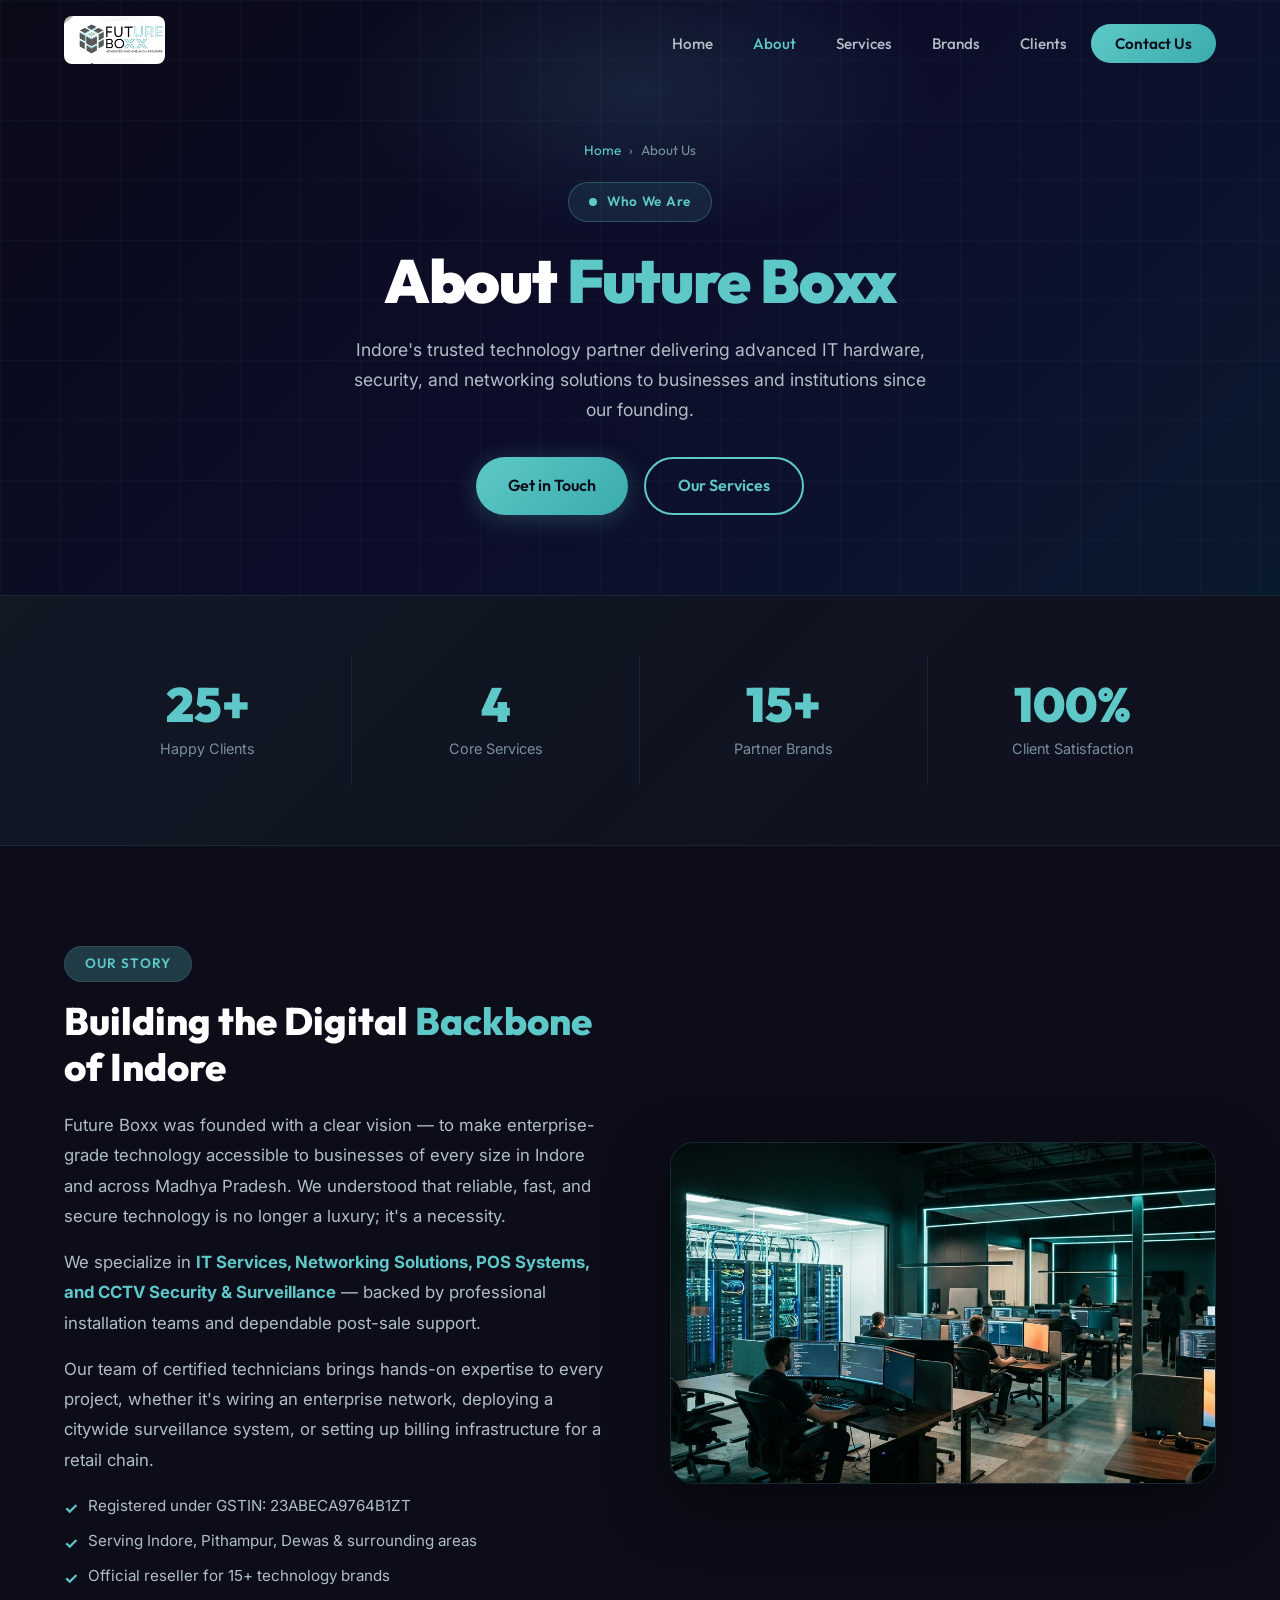
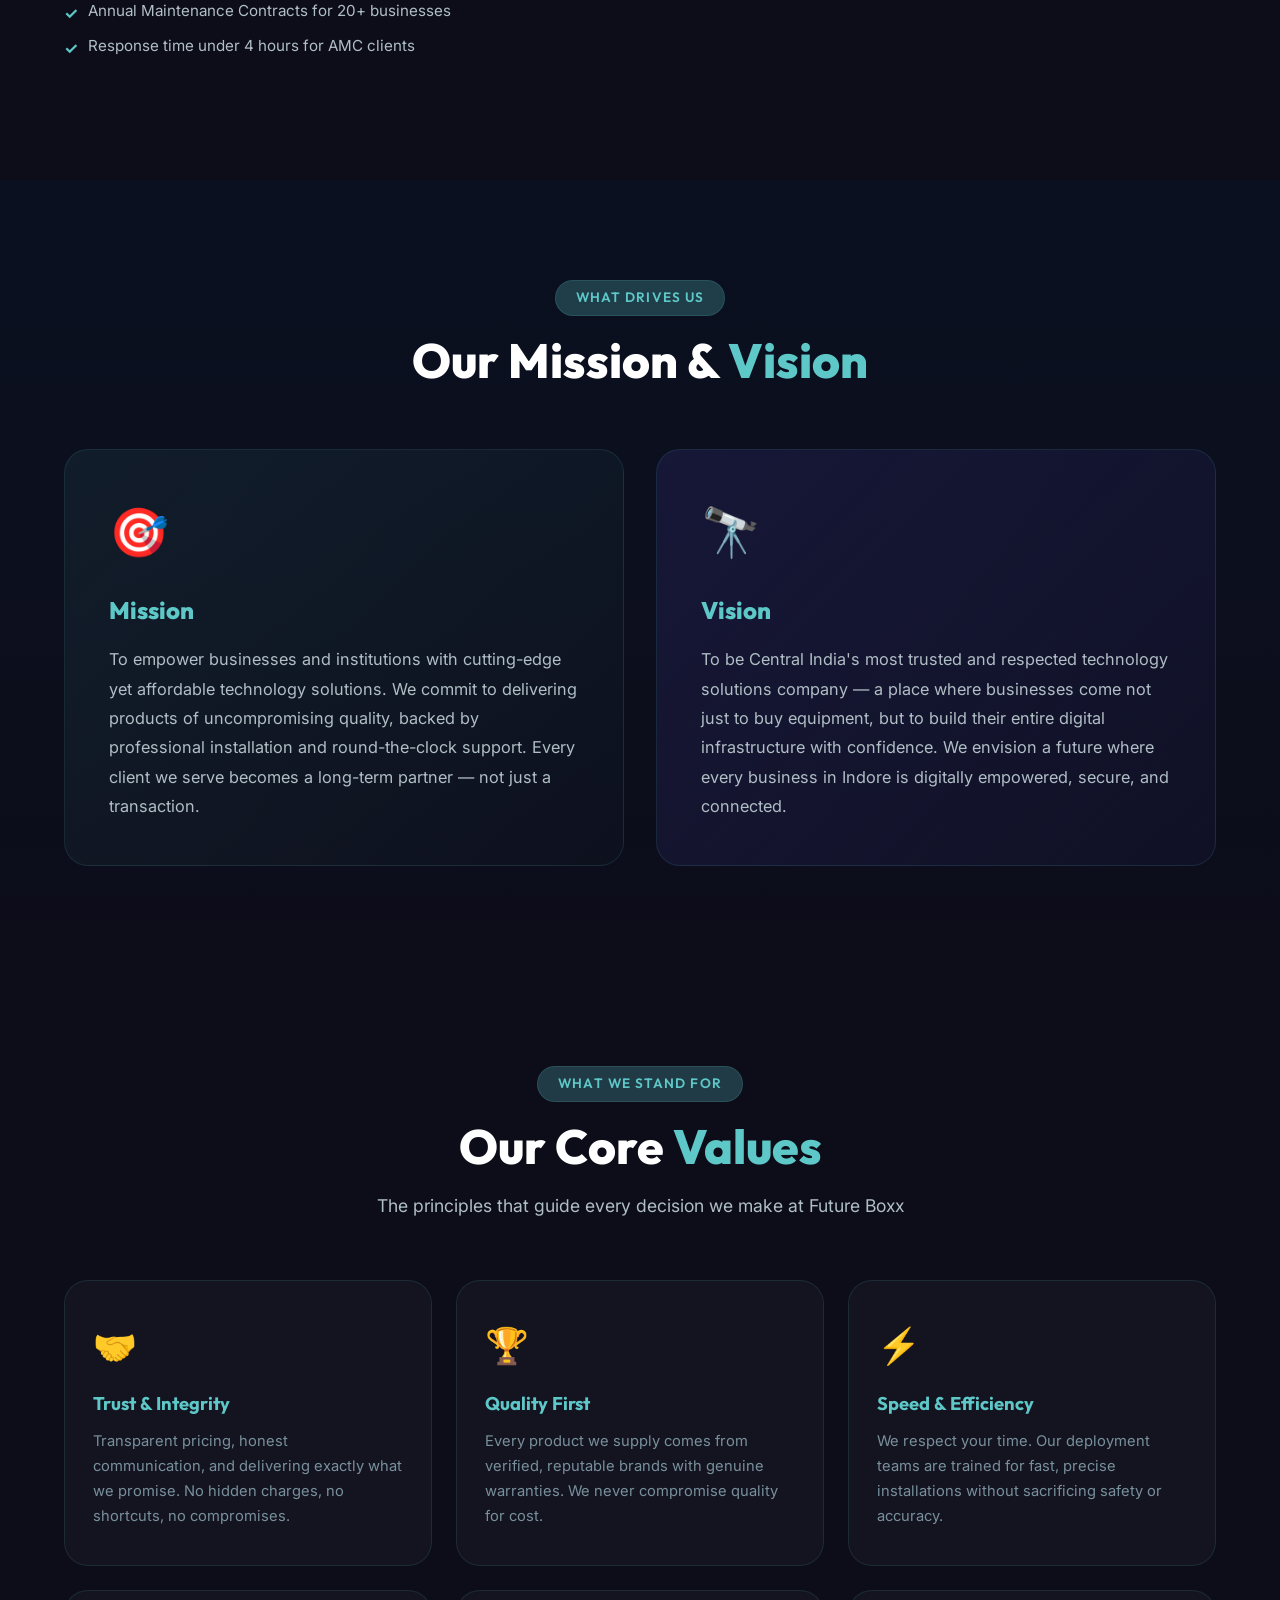
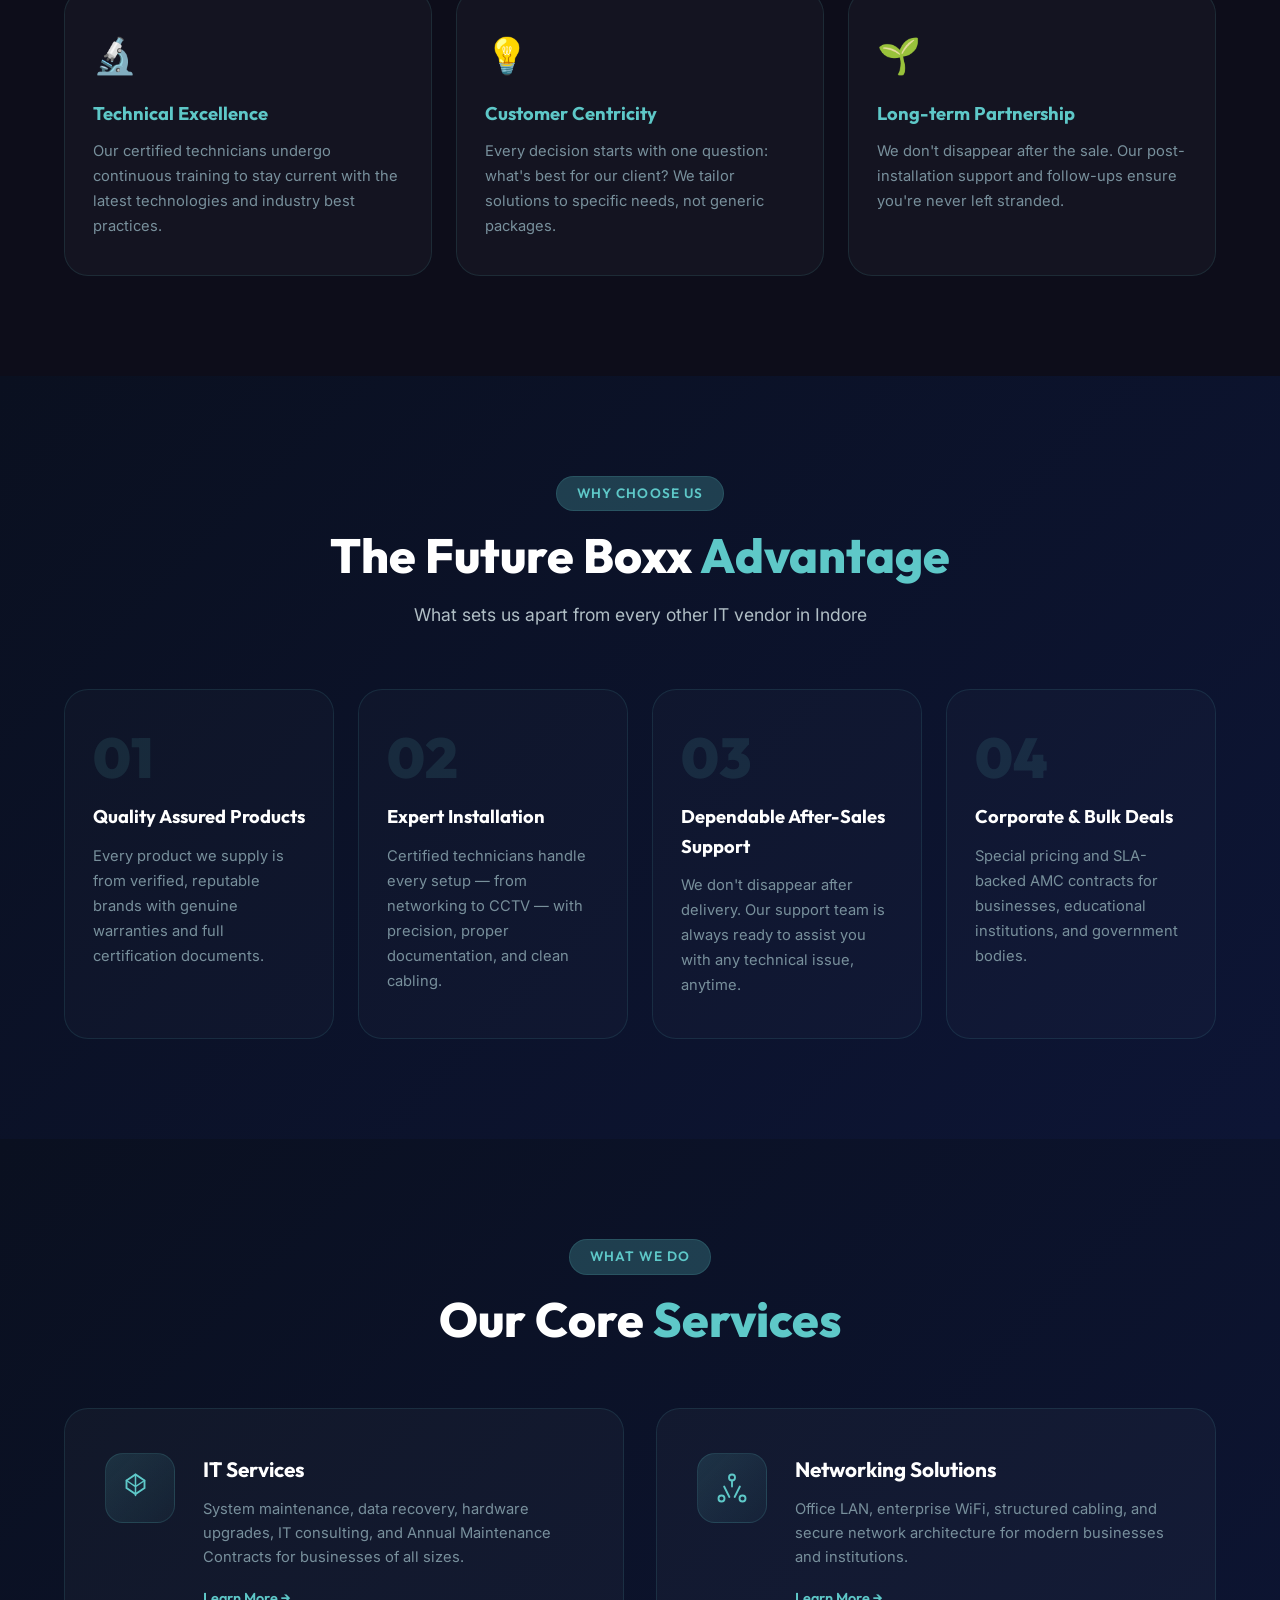
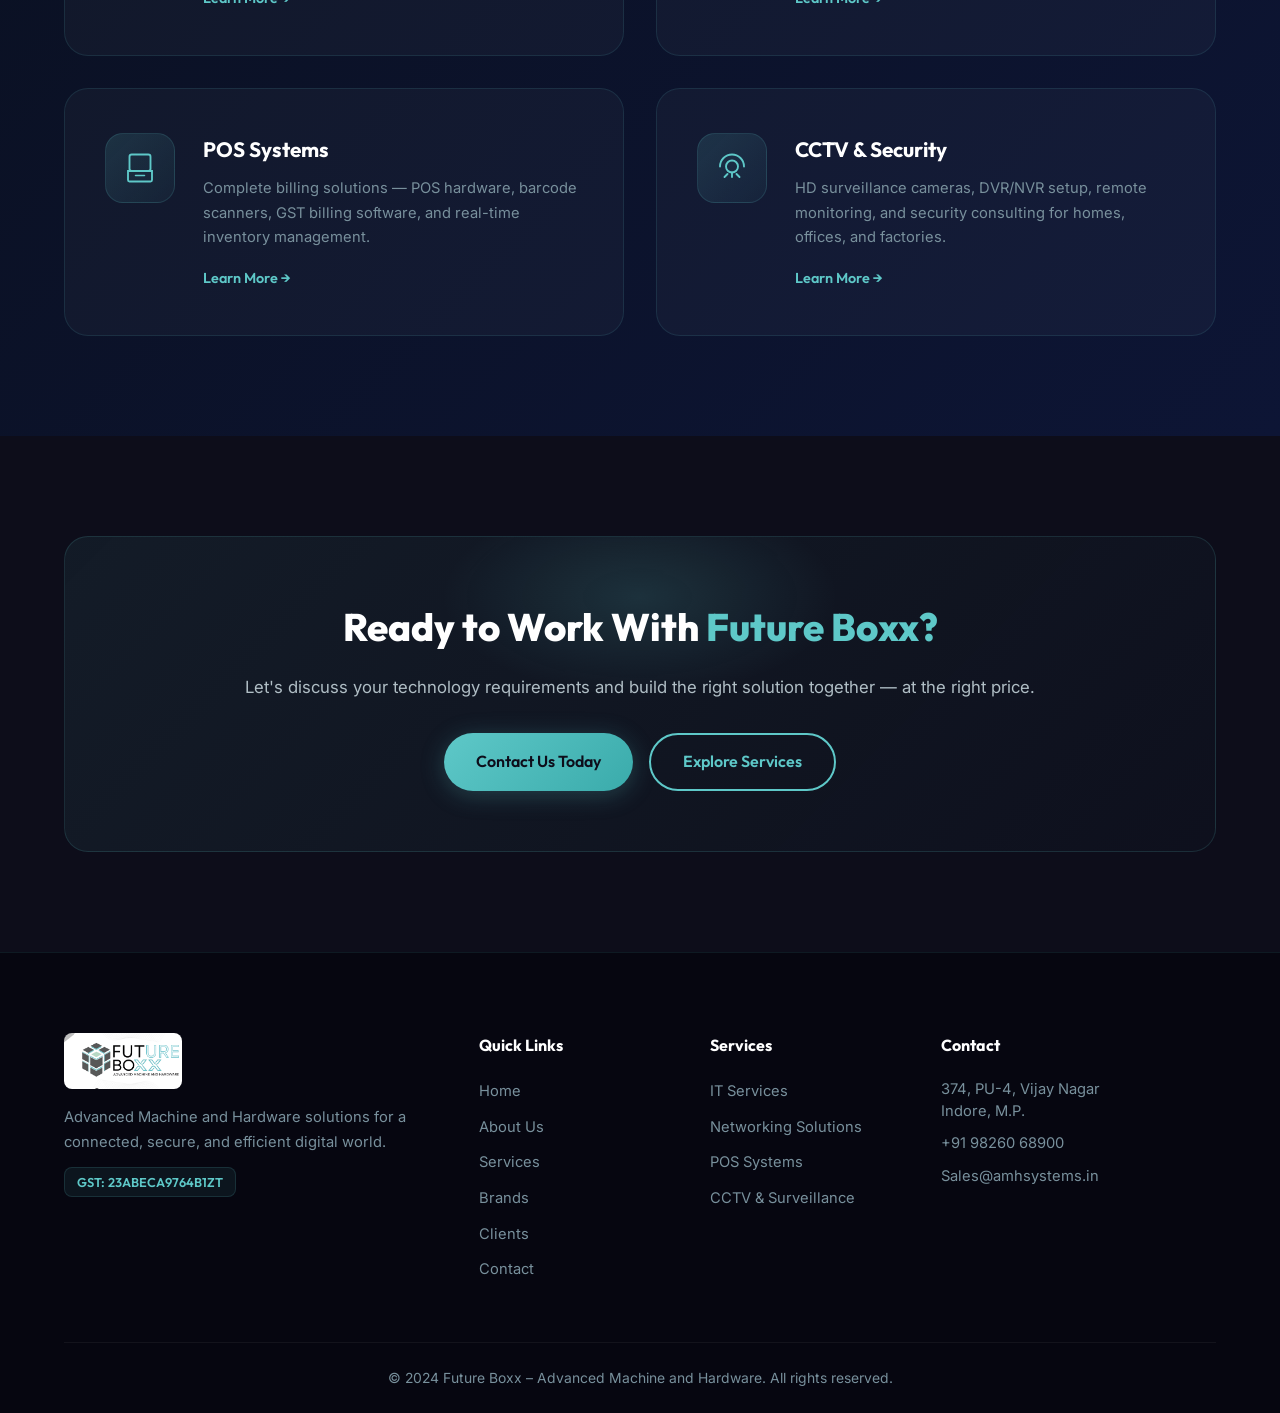
==== about.html @ c8371f69 "feat: initialize project structure with core pages, styling, assets, and about page content" ====
<!DOCTYPE html>
<html lang="en">
<head>
  <meta charset="UTF-8" />
  <meta name="viewport" content="width=device-width, initial-scale=1.0" />
  <title>About Us – Future Boxx | Advanced Machine and Hardware Indore</title>
  <meta name="description" content="Learn about Future Boxx – Indore's trusted IT hardware, security systems, and networking solutions provider. Our story, mission, vision, and core values." />
  <link rel="preconnect" href="https://fonts.googleapis.com" />
  <link rel="preconnect" href="https://fonts.gstatic.com" crossorigin />
  <link href="https://fonts.googleapis.com/css2?family=Outfit:wght@300;400;500;600;700;800;900&family=Inter:wght@300;400;500;600&display=swap" rel="stylesheet" />
  <link rel="stylesheet" href="style.css" />
</head>
<body>
  <nav class="navbar scrolled" id="navbar">
    <div class="nav-container">
      <a href="index.html" class="nav-logo"><img src="assets/logo_final.png" alt="Future Boxx Logo" id="nav-logo-img" /></a>
      <ul class="nav-links" id="navLinks">
        <li><a href="index.html" class="nav-link">Home</a></li>
        <li><a href="about.html" class="nav-link active">About</a></li>
        <li><a href="services.html" class="nav-link">Services</a></li>
        <li><a href="index.html#brands" class="nav-link">Brands</a></li>
        <li><a href="index.html#clients" class="nav-link">Clients</a></li>
        <li><a href="contact.html" class="nav-link nav-cta">Contact Us</a></li>
      </ul>
      <button class="hamburger" id="hamburger" aria-label="Menu"><span></span><span></span><span></span></button>
    </div>
  </nav>

  <section class="page-hero">
    <div class="page-hero-bg-grid"></div>
    <div class="page-hero-glow"></div>
    <div class="page-hero-content fade-in">
      <nav class="breadcrumb"><a href="index.html">Home</a><span>›</span><span>About Us</span></nav>
      <div class="hero-badge" style="display:inline-flex;margin:0 auto 24px;"><span class="badge-dot"></span> Who We Are</div>
      <h1 class="page-hero-title">About <span class="text-teal">Future Boxx</span></h1>
      <p class="page-hero-subtitle">Indore's trusted technology partner delivering advanced IT hardware, security, and networking solutions to businesses and institutions since our founding.</p>
      <div class="page-hero-actions">
        <a href="contact.html" class="btn btn-primary">Get in Touch</a>
        <a href="services.html" class="btn btn-outline">Our Services</a>
      </div>
    </div>
  </section>

  <!-- STATS BAND -->
  <div class="stats-band">
    <div class="container">
      <div class="stats-band-grid">
        <div class="stat-band-item fade-in"><span class="stat-band-num">25+</span><span class="stat-band-label">Happy Clients</span></div>
        <div class="stat-band-item fade-in"><span class="stat-band-num">4</span><span class="stat-band-label">Core Services</span></div>
        <div class="stat-band-item fade-in"><span class="stat-band-num">15+</span><span class="stat-band-label">Partner Brands</span></div>
        <div class="stat-band-item fade-in"><span class="stat-band-num">100%</span><span class="stat-band-label">Client Satisfaction</span></div>
      </div>
    </div>
  </div>

  <!-- OUR STORY WITH IMAGE -->
  <section class="section" style="background:var(--dark);">
    <div class="container">
      <div class="service-intro-grid fade-in" style="gap:60px;">
        <div class="service-intro-text">
          <span class="section-tag">Our Story</span>
          <h2>Building the Digital <span class="text-teal">Backbone</span> of Indore</h2>
          <p>Future Boxx was founded with a clear vision — to make enterprise-grade technology accessible to businesses of every size in Indore and across Madhya Pradesh. We understood that reliable, fast, and secure technology is no longer a luxury; it's a necessity.</p>
          <p>We specialize in <strong style="color:var(--teal);">IT Services, Networking Solutions, POS Systems, and CCTV Security &amp; Surveillance</strong> — backed by professional installation teams and dependable post-sale support.</p>
          <p>Our team of certified technicians brings hands-on expertise to every project, whether it's wiring an enterprise network, deploying a citywide surveillance system, or setting up billing infrastructure for a retail chain.</p>
          <ul class="check-list">
            <li>Registered under GSTIN: 23ABECA9764B1ZT</li>
            <li>Serving Indore, Pithampur, Dewas &amp; surrounding areas</li>
            <li>Official reseller for 15+ technology brands</li>
            <li>Annual Maintenance Contracts for 20+ businesses</li>
            <li>Response time under 4 hours for AMC clients</li>
          </ul>
        </div>
        <div class="about-office-img fade-in">
          <img src="assets/about-office.png" alt="Future Boxx technology office with server room and team workspace" loading="lazy" />
        </div>
      </div>
    </div>
  </section>

  <!-- MISSION & VISION -->
  <section class="section" style="background:linear-gradient(180deg,#0A1020,var(--dark));">
    <div class="container">
      <div class="section-header fade-in">
        <span class="section-tag">What Drives Us</span>
        <h2 class="section-title">Our Mission &amp; <span class="text-teal">Vision</span></h2>
      </div>
      <div class="mission-vision-grid fade-in">
        <div class="mv-card mission-bg">
          <span class="mv-icon">🎯</span>
          <h3>Mission</h3>
          <p>To empower businesses and institutions with cutting-edge yet affordable technology solutions. We commit to delivering products of uncompromising quality, backed by professional installation and round-the-clock support. Every client we serve becomes a long-term partner — not just a transaction.</p>
        </div>
        <div class="mv-card vision-bg">
          <span class="mv-icon">🔭</span>
          <h3>Vision</h3>
          <p>To be Central India's most trusted and respected technology solutions company — a place where businesses come not just to buy equipment, but to build their entire digital infrastructure with confidence. We envision a future where every business in Indore is digitally empowered, secure, and connected.</p>
        </div>
      </div>
    </div>
  </section>

  <!-- CORE VALUES -->
  <section class="section" style="background:var(--dark);">
    <div class="container">
      <div class="section-header fade-in">
        <span class="section-tag">What We Stand For</span>
        <h2 class="section-title">Our Core <span class="text-teal">Values</span></h2>
        <p class="section-subtitle">The principles that guide every decision we make at Future Boxx</p>
      </div>
      <div class="values-grid fade-in">
        <div class="value-card"><span class="value-emoji">🤝</span><h3>Trust &amp; Integrity</h3><p>Transparent pricing, honest communication, and delivering exactly what we promise. No hidden charges, no shortcuts, no compromises.</p></div>
        <div class="value-card"><span class="value-emoji">🏆</span><h3>Quality First</h3><p>Every product we supply comes from verified, reputable brands with genuine warranties. We never compromise quality for cost.</p></div>
        <div class="value-card"><span class="value-emoji">⚡</span><h3>Speed &amp; Efficiency</h3><p>We respect your time. Our deployment teams are trained for fast, precise installations without sacrificing safety or accuracy.</p></div>
        <div class="value-card"><span class="value-emoji">🔬</span><h3>Technical Excellence</h3><p>Our certified technicians undergo continuous training to stay current with the latest technologies and industry best practices.</p></div>
        <div class="value-card"><span class="value-emoji">💡</span><h3>Customer Centricity</h3><p>Every decision starts with one question: what's best for our client? We tailor solutions to specific needs, not generic packages.</p></div>
        <div class="value-card"><span class="value-emoji">🌱</span><h3>Long-term Partnership</h3><p>We don't disappear after the sale. Our post-installation support and follow-ups ensure you're never left stranded.</p></div>
      </div>
    </div>
  </section>

  <!-- WHY CHOOSE US -->
  <section class="section whyus-section">
    <div class="container">
      <div class="section-header fade-in">
        <span class="section-tag">Why Choose Us</span>
        <h2 class="section-title">The Future Boxx <span class="text-teal">Advantage</span></h2>
        <p class="section-subtitle">What sets us apart from every other IT vendor in Indore</p>
      </div>
      <div class="whyus-grid fade-in">
        <div class="why-card"><div class="why-number">01</div><h3>Quality Assured Products</h3><p>Every product we supply is from verified, reputable brands with genuine warranties and full certification documents.</p></div>
        <div class="why-card"><div class="why-number">02</div><h3>Expert Installation</h3><p>Certified technicians handle every setup — from networking to CCTV — with precision, proper documentation, and clean cabling.</p></div>
        <div class="why-card"><div class="why-number">03</div><h3>Dependable After-Sales Support</h3><p>We don't disappear after delivery. Our support team is always ready to assist you with any technical issue, anytime.</p></div>
        <div class="why-card"><div class="why-number">04</div><h3>Corporate &amp; Bulk Deals</h3><p>Special pricing and SLA-backed AMC contracts for businesses, educational institutions, and government bodies.</p></div>
      </div>
    </div>
  </section>

  <!-- OUR SERVICES OVERVIEW -->
  <section class="section" style="background:linear-gradient(135deg,#0A1020,#0D1535);">
    <div class="container">
      <div class="section-header fade-in">
        <span class="section-tag">What We Do</span>
        <h2 class="section-title">Our Core <span class="text-teal">Services</span></h2>
      </div>
      <div class="services-overview-grid fade-in">
        <a href="it-services.html" class="service-overview-card" style="text-decoration:none;color:inherit;">
          <div class="sov-icon-wrap"><svg class="sov-icon" viewBox="0 0 48 48" fill="none"><path d="M6 14l12-8 12 8v10l-12 8-12-8V14z" stroke="currentColor" stroke-width="2.5"/><path d="M18 6v28M6 14l12 8 12-8" stroke="currentColor" stroke-width="2" stroke-linecap="round"/></svg></div>
          <div class="sov-content"><h3>IT Services</h3><p>System maintenance, data recovery, hardware upgrades, IT consulting, and Annual Maintenance Contracts for businesses of all sizes.</p><span class="sov-link">Learn More →</span></div>
        </a>
        <a href="networking.html" class="service-overview-card" style="text-decoration:none;color:inherit;">
          <div class="sov-icon-wrap"><svg class="sov-icon" viewBox="0 0 48 48" fill="none"><circle cx="24" cy="10" r="4" stroke="currentColor" stroke-width="2.5"/><circle cx="10" cy="38" r="4" stroke="currentColor" stroke-width="2.5"/><circle cx="38" cy="38" r="4" stroke="currentColor" stroke-width="2.5"/><path d="M24 14v8M20.5 36l-7-14M27.5 36l7-14" stroke="currentColor" stroke-width="2.5" stroke-linecap="round"/></svg></div>
          <div class="sov-content"><h3>Networking Solutions</h3><p>Office LAN, enterprise WiFi, structured cabling, and secure network architecture for modern businesses and institutions.</p><span class="sov-link">Learn More →</span></div>
        </a>
        <a href="pos-systems.html" class="service-overview-card" style="text-decoration:none;color:inherit;">
          <div class="sov-icon-wrap"><svg class="sov-icon" viewBox="0 0 48 48" fill="none"><rect x="10" y="6" width="28" height="22" rx="3" stroke="currentColor" stroke-width="2.5"/><path d="M8 28h32v12a2 2 0 01-2 2H10a2 2 0 01-2-2V28z" stroke="currentColor" stroke-width="2.5"/><path d="M18 34h12" stroke="currentColor" stroke-width="2" stroke-linecap="round"/></svg></div>
          <div class="sov-content"><h3>POS Systems</h3><p>Complete billing solutions — POS hardware, barcode scanners, GST billing software, and real-time inventory management.</p><span class="sov-link">Learn More →</span></div>
        </a>
        <a href="cctv-security.html" class="service-overview-card" style="text-decoration:none;color:inherit;">
          <div class="sov-icon-wrap"><svg class="sov-icon" viewBox="0 0 48 48" fill="none"><circle cx="24" cy="22" r="8" stroke="currentColor" stroke-width="2.5"/><path d="M8 22c0-8.837 7.163-16 16-16s16 7.163 16 16" stroke="currentColor" stroke-width="2.5" stroke-linecap="round"/><path d="M14 36l4-4M34 36l-4-4M24 30v6" stroke="currentColor" stroke-width="2.5" stroke-linecap="round"/></svg></div>
          <div class="sov-content"><h3>CCTV &amp; Security</h3><p>HD surveillance cameras, DVR/NVR setup, remote monitoring, and security consulting for homes, offices, and factories.</p><span class="sov-link">Learn More →</span></div>
        </a>
      </div>
    </div>
  </section>

  <!-- CTA -->
  <section class="section" style="background:var(--dark);">
    <div class="container">
      <div class="cta-banner fade-in">
        <h2>Ready to Work With <span class="text-teal">Future Boxx?</span></h2>
        <p>Let's discuss your technology requirements and build the right solution together — at the right price.</p>
        <div class="cta-actions">
          <a href="contact.html" class="btn btn-primary">Contact Us Today</a>
          <a href="services.html" class="btn btn-outline">Explore Services</a>
        </div>
      </div>
    </div>
  </section>

  <footer class="footer"><div class="container"><div class="footer-grid">
    <div class="footer-brand"><img src="assets/logo_final.png" alt="Future Boxx" class="footer-logo" /><p>Advanced Machine and Hardware solutions for a connected, secure, and efficient digital world.</p><div class="footer-gst">GST: 23ABECA9764B1ZT</div></div>
    <div class="footer-links"><h4>Quick Links</h4><ul><li><a href="index.html">Home</a></li><li><a href="about.html">About Us</a></li><li><a href="services.html">Services</a></li><li><a href="index.html#brands">Brands</a></li><li><a href="index.html#clients">Clients</a></li><li><a href="contact.html">Contact</a></li></ul></div>
    <div class="footer-products"><h4>Services</h4><ul><li><a href="it-services.html">IT Services</a></li><li><a href="networking.html">Networking Solutions</a></li><li><a href="pos-systems.html">POS Systems</a></li><li><a href="cctv-security.html">CCTV &amp; Surveillance</a></li></ul></div>
    <div class="footer-contact"><h4>Contact</h4><p>374, PU-4, Vijay Nagar<br />Indore, M.P.</p><p><a href="tel:+919826068900">+91 98260 68900</a></p><p><a href="mailto:Sales@amhsystems.in">Sales@amhsystems.in</a></p></div>
  </div><div class="footer-bottom"><p>&copy; 2024 Future Boxx – Advanced Machine and Hardware. All rights reserved.</p></div></div></footer>
  <button class="scroll-top" id="scrollTopBtn" aria-label="Scroll to top" onclick="window.scrollTo({top:0,behavior:'smooth'})">↑</button>
  <script src="main.js"></script>
</body>
</html>
---- style.css ----
/* ============================================================
   FUTUREBOX – ADVANCED MACHINE AND HARDWARE
   Primary: Teal #5EC8C8 | Dark: #1A1A2E | Charcoal: #2D2D3A
   Typography: Outfit + Inter
   ============================================================ */

/* ── Reset & Base ── */
*, *::before, *::after { box-sizing: border-box; margin: 0; padding: 0; }

:root {
  --teal: #5EC8C8;
  --teal-dark: #3AABAB;
  --teal-light: #8DDEDE;
  --teal-glow: rgba(94, 200, 200, 0.25);
  --dark: #0D0D1A;
  --dark-2: #12122B;
  --dark-3: #1A1A3E;
  --charcoal: #2D2D3A;
  --charcoal-2: #3D3D4E;
  --white: #FFFFFF;
  --off-white: #F0F4F8;
  --text-light: #B0BEC5;
  --text-muted: #78909C;
  --border: rgba(94, 200, 200, 0.15);
  --card-bg: rgba(255,255,255,0.03);
  --card-border: rgba(94, 200, 200, 0.12);
  --radius: 16px;
  --radius-sm: 8px;
  --radius-lg: 24px;
  --shadow: 0 8px 32px rgba(0,0,0,0.4);
  --shadow-teal: 0 8px 32px rgba(94, 200, 200, 0.2);
  --transition: all 0.3s cubic-bezier(0.4, 0, 0.2, 1);
  --font-main: 'Outfit', sans-serif;
  --font-body: 'Inter', sans-serif;
}

html { scroll-behavior: smooth; }

body {
  font-family: var(--font-body);
  background-color: var(--dark);
  color: var(--white);
  line-height: 1.6;
  overflow-x: hidden;
}

a { text-decoration: none; color: inherit; }
ul { list-style: none; }
img { max-width: 100%; }

.container {
  max-width: 1200px;
  margin: 0 auto;
  padding: 0 24px;
}

.section {
  padding: 100px 0;
}

.text-teal { color: var(--teal); }

/* ── Buttons ── */
.btn {
  display: inline-flex;
  align-items: center;
  gap: 8px;
  padding: 14px 32px;
  border-radius: 50px;
  font-family: var(--font-main);
  font-weight: 600;
  font-size: 1rem;
  cursor: pointer;
  border: none;
  transition: var(--transition);
  white-space: nowrap;
}

.btn-primary {
  background: linear-gradient(135deg, var(--teal), var(--teal-dark));
  color: var(--dark);
  box-shadow: 0 4px 24px var(--teal-glow);
}
.btn-primary:hover {
  transform: translateY(-2px);
  box-shadow: 0 8px 40px rgba(94, 200, 200, 0.45);
}

.btn-outline {
  background: transparent;
  color: var(--teal);
  border: 2px solid var(--teal);
}
.btn-outline:hover {
  background: var(--teal-glow);
  transform: translateY(-2px);
}

/* ── Section Header ── */
.section-header {
  text-align: center;
  margin-bottom: 60px;
}
.section-tag {
  display: inline-block;
  background: var(--teal-glow);
  color: var(--teal);
  border: 1px solid var(--border);
  border-radius: 50px;
  padding: 6px 20px;
  font-size: 0.85rem;
  font-weight: 600;
  font-family: var(--font-main);
  letter-spacing: 0.08em;
  text-transform: uppercase;
  margin-bottom: 16px;
}
.section-title {
  font-family: var(--font-main);
  font-size: clamp(2rem, 4vw, 3rem);
  font-weight: 800;
  line-height: 1.2;
  margin-bottom: 16px;
}
.section-subtitle {
  color: var(--text-light);
  font-size: 1.1rem;
  max-width: 600px;
  margin: 0 auto;
}

/* ==============================
   NAVBAR
============================== */
.navbar {
  position: fixed;
  top: 0; left: 0; right: 0;
  z-index: 1000;
  padding: 16px 0;
  transition: var(--transition);
}
.navbar.scrolled {
  background: rgba(13, 13, 26, 0.92);
  backdrop-filter: blur(20px);
  -webkit-backdrop-filter: blur(20px);
  border-bottom: 1px solid var(--border);
  padding: 10px 0;
  box-shadow: 0 4px 24px rgba(0,0,0,0.3);
}
.nav-container {
  max-width: 1200px;
  margin: 0 auto;
  padding: 0 24px;
  display: flex;
  align-items: center;
  justify-content: space-between;
}
.nav-logo img {
  height: 44px;
  width: auto;
  max-width: 200px;
  object-fit: contain;
  object-position: left center;
  border-radius: 8px;
  transition: var(--transition);
}
.nav-logo:hover img { filter: drop-shadow(0 0 16px rgba(94,200,200,0.5)); }

.nav-links {
  display: flex;
  align-items: center;
  gap: 8px;
}
.nav-link {
  color: var(--text-light);
  font-family: var(--font-main);
  font-weight: 500;
  font-size: 0.95rem;
  padding: 8px 16px;
  border-radius: 8px;
  transition: var(--transition);
}
.nav-link:hover, .nav-link.active { color: var(--teal); }
.nav-link.nav-cta {
  background: linear-gradient(135deg, var(--teal), var(--teal-dark));
  color: var(--dark) !important;
  font-weight: 600;
  padding: 10px 24px;
  border-radius: 50px;
}
.nav-link.nav-cta:hover { transform: translateY(-1px); box-shadow: var(--shadow-teal); }

.hamburger {
  display: none;
  flex-direction: column;
  gap: 5px;
  background: none;
  border: none;
  cursor: pointer;
  padding: 8px;
}
.hamburger span {
  display: block;
  width: 24px;
  height: 2px;
  background: var(--white);
  border-radius: 2px;
  transition: var(--transition);
}
.hamburger.open span:nth-child(1) { transform: translateY(7px) rotate(45deg); }
.hamburger.open span:nth-child(2) { opacity: 0; }
.hamburger.open span:nth-child(3) { transform: translateY(-7px) rotate(-45deg); }

/* ==============================
   HERO SECTION
============================== */
.hero {
  min-height: 100vh;
  display: flex;
  align-items: center;
  position: relative;
  overflow: hidden;
  background: linear-gradient(135deg, #0A0A18 0%, #0D0D2A 40%, #0A1A2E 100%);
  padding: 120px 24px 80px;
}

.hero-bg-grid {
  position: absolute;
  inset: 0;
  background-image:
    linear-gradient(rgba(94,200,200,0.04) 1px, transparent 1px),
    linear-gradient(90deg, rgba(94,200,200,0.04) 1px, transparent 1px);
  background-size: 60px 60px;
  pointer-events: none;
}

.hero-floating-shapes { position: absolute; inset: 0; pointer-events: none; }
.shape {
  position: absolute;
  border-radius: 30% 70% 70% 30% / 30% 30% 70% 70%;
  opacity: 0.06;
  animation: float 8s ease-in-out infinite;
}
.shape-1 { width: 400px; height: 400px; background: var(--teal); top: -100px; left: -100px; animation-delay: 0s; }
.shape-2 { width: 300px; height: 300px; background: var(--teal); bottom: -80px; right: 10%; animation-delay: -3s; animation-duration: 10s; }
.shape-3 { width: 200px; height: 200px; background: #3AABAB; top: 40%; left: 60%; animation-delay: -5s; animation-duration: 7s; }
.shape-4 { width: 150px; height: 150px; background: var(--teal-light); bottom: 20%; left: 20%; animation-delay: -2s; }

@keyframes float {
  0%, 100% { transform: translateY(0) rotate(0deg); }
  50% { transform: translateY(-30px) rotate(10deg); }
}

.hero-content {
  position: relative;
  z-index: 2;
  max-width: 620px;
  margin: 0 auto 0 0;
}

.hero-badge {
  display: inline-flex;
  align-items: center;
  gap: 10px;
  background: rgba(94,200,200,0.1);
  border: 1px solid rgba(94,200,200,0.3);
  border-radius: 50px;
  padding: 8px 20px;
  font-size: 0.85rem;
  font-weight: 600;
  color: var(--teal);
  font-family: var(--font-main);
  letter-spacing: 0.05em;
  margin-bottom: 28px;
}
.badge-dot {
  width: 8px; height: 8px;
  background: var(--teal);
  border-radius: 50%;
  animation: pulse 2s ease-in-out infinite;
}
@keyframes pulse {
  0%, 100% { transform: scale(1); opacity: 1; }
  50% { transform: scale(1.4); opacity: 0.7; }
}

.hero-title {
  font-family: var(--font-main);
  font-size: clamp(2.5rem, 5vw, 4rem);
  font-weight: 900;
  line-height: 1.1;
  margin-bottom: 24px;
  letter-spacing: -0.02em;
}
.hero-title-accent {
  background: linear-gradient(135deg, var(--teal), var(--teal-light));
  -webkit-background-clip: text;
  -webkit-text-fill-color: transparent;
  background-clip: text;
}
.hero-subtitle {
  color: var(--text-light);
  font-size: 1.1rem;
  margin-bottom: 40px;
  line-height: 1.7;
}

.hero-actions {
  display: flex;
  gap: 16px;
  flex-wrap: wrap;
  margin-bottom: 60px;
}

.hero-stats {
  display: flex;
  align-items: center;
  gap: 32px;
  flex-wrap: wrap;
}
.stat { text-align: left; }
.stat-number {
  display: block;
  font-family: var(--font-main);
  font-size: 2rem;
  font-weight: 800;
  color: var(--teal);
  line-height: 1;
}
.stat-label { font-size: 0.85rem; color: var(--text-muted); margin-top: 4px; }
.stat-divider {
  width: 1px;
  height: 48px;
  background: var(--border);
}

.hero-visual {
  position: absolute;
  right: 5%;
  top: 50%;
  transform: translateY(-50%);
  z-index: 2;
}
.hero-logo-card {
  position: relative;
  background: rgba(255,255,255,0.03);
  border: 1px solid rgba(94,200,200,0.2);
  border-radius: var(--radius-lg);
  padding: 40px;
  backdrop-filter: blur(20px);
  animation: logoFloat 6s ease-in-out infinite;
}
@keyframes logoFloat {
  0%, 100% { transform: translateY(0); }
  50% { transform: translateY(-15px); }
}
.hero-logo-img { width: 340px; height: auto; display: block; object-fit: contain; }
.hero-logo-glow {
  position: absolute;
  inset: -20px;
  background: radial-gradient(ellipse, rgba(94,200,200,0.15), transparent 70%);
  pointer-events: none;
  border-radius: var(--radius-lg);
}

.hero-scroll-hint {
  position: absolute;
  bottom: 32px;
  left: 50%;
  transform: translateX(-50%);
  display: flex;
  flex-direction: column;
  align-items: center;
  gap: 8px;
  color: var(--text-muted);
  font-size: 0.8rem;
}
.scroll-mouse {
  width: 22px; height: 36px;
  border: 2px solid rgba(94,200,200,0.4);
  border-radius: 12px;
  display: flex;
  justify-content: center;
  padding-top: 6px;
}
.scroll-wheel {
  width: 3px; height: 8px;
  background: var(--teal);
  border-radius: 3px;
  animation: scrollAnim 2s ease-in-out infinite;
}
@keyframes scrollAnim {
  0% { transform: translateY(0); opacity: 1; }
  100% { transform: translateY(12px); opacity: 0; }
}

/* ==============================
   ABOUT SECTION
============================== */
.about-section {
  background: linear-gradient(180deg, var(--dark) 0%, #0A1020 100%);
}
.about-grid {
  display: grid;
  grid-template-columns: 1fr 1fr;
  gap: 60px;
  align-items: start;
}
.about-desc {
  color: var(--text-light);
  font-size: 1.05rem;
  margin-bottom: 20px;
  line-height: 1.8;
}
.about-desc strong { color: var(--white); }

.about-highlights { margin-top: 36px; display: flex; flex-direction: column; gap: 20px; }
.highlight-item {
  display: flex;
  align-items: flex-start;
  gap: 16px;
  padding: 16px 20px;
  background: var(--card-bg);
  border: 1px solid var(--card-border);
  border-radius: var(--radius);
  transition: var(--transition);
}
.highlight-item:hover { border-color: rgba(94,200,200,0.3); transform: translateX(4px); }
.highlight-icon { font-size: 1.5rem; flex-shrink: 0; }
.highlight-item strong { display: block; color: var(--white); font-family: var(--font-main); font-weight: 600; margin-bottom: 2px; }
.highlight-item span { color: var(--text-muted); font-size: 0.9rem; }

.about-cards { display: flex; flex-direction: column; gap: 24px; }
.mission-card, .vision-card {
  padding: 36px;
  border-radius: var(--radius-lg);
  border: 1px solid var(--card-border);
  transition: var(--transition);
  position: relative;
  overflow: hidden;
}
.mission-card {
  background: linear-gradient(135deg, rgba(94,200,200,0.08), rgba(94,200,200,0.02));
}
.vision-card {
  background: linear-gradient(135deg, rgba(26,26,62,0.6), rgba(26,26,62,0.3));
}
.mission-card:hover, .vision-card:hover {
  border-color: rgba(94,200,200,0.35);
  transform: translateY(-4px);
  box-shadow: var(--shadow-teal);
}
.mission-icon { font-size: 2.5rem; margin-bottom: 16px; }
.mission-card h3, .vision-card h3 {
  font-family: var(--font-main);
  font-size: 1.4rem;
  font-weight: 700;
  color: var(--teal);
  margin-bottom: 12px;
}
.mission-card p, .vision-card p { color: var(--text-light); line-height: 1.7; }

/* ==============================
   PRODUCTS SECTION
============================== */
.products-section {
  background: linear-gradient(180deg, #0A1020 0%, var(--dark) 100%);
}
.products-grid {
  display: grid;
  grid-template-columns: repeat(4, 1fr);
  gap: 24px;
}
.products-grid-4 {
  grid-template-columns: repeat(2, 1fr);
}
.products-grid-4 .featured-card {
  grid-column: span 1;
}
.product-card {
  background: var(--card-bg);
  border: 1px solid var(--card-border);
  border-radius: var(--radius-lg);
  padding: 32px 24px;
  transition: var(--transition);
  position: relative;
  overflow: hidden;
  cursor: default;
}
.product-card::before {
  content: '';
  position: absolute;
  top: 0; left: 0; right: 0;
  height: 2px;
  background: linear-gradient(90deg, transparent, var(--teal), transparent);
  opacity: 0;
  transition: var(--transition);
}
.product-card:hover {
  border-color: rgba(94,200,200,0.3);
  transform: translateY(-8px);
  box-shadow: 0 16px 48px rgba(0,0,0,0.4), var(--shadow-teal);
  background: rgba(94,200,200,0.04);
}
.product-card:hover::before { opacity: 1; }
.featured-card {
  border-color: rgba(94,200,200,0.2);
  background: rgba(94,200,200,0.04);
  grid-column: span 2;
}

.product-icon-wrap {
  width: 60px; height: 60px;
  background: linear-gradient(135deg, rgba(94,200,200,0.15), rgba(94,200,200,0.05));
  border: 1px solid var(--border);
  border-radius: 16px;
  display: flex;
  align-items: center;
  justify-content: center;
  margin-bottom: 20px;
  transition: var(--transition);
}
.product-card:hover .product-icon-wrap {
  background: linear-gradient(135deg, rgba(94,200,200,0.25), rgba(94,200,200,0.1));
  border-color: rgba(94,200,200,0.4);
}
.product-icon { width: 32px; height: 32px; color: var(--teal); }

.product-card h3 {
  font-family: var(--font-main);
  font-size: 1.2rem;
  font-weight: 700;
  color: var(--white);
  margin-bottom: 10px;
}
.product-card > p {
  color: var(--text-muted);
  font-size: 0.9rem;
  margin-bottom: 16px;
  line-height: 1.6;
}
.product-list { display: flex; flex-direction: column; gap: 8px; margin-bottom: 20px; }
.product-list li {
  color: var(--text-light);
  font-size: 0.87rem;
  display: flex;
  align-items: center;
  gap: 8px;
}
.product-list li::before {
  content: '';
  width: 6px; height: 6px;
  background: var(--teal);
  border-radius: 50%;
  flex-shrink: 0;
}
.product-tag {
  display: inline-block;
  background: rgba(94,200,200,0.1);
  color: var(--teal);
  border: 1px solid rgba(94,200,200,0.2);
  border-radius: 50px;
  padding: 4px 14px;
  font-size: 0.78rem;
  font-weight: 600;
  font-family: var(--font-main);
}
.featured-badge {
  position: absolute;
  top: 16px; right: 16px;
  background: linear-gradient(135deg, var(--teal), var(--teal-dark));
  color: var(--dark);
  border-radius: 50px;
  padding: 4px 14px;
  font-size: 0.75rem;
  font-weight: 700;
  font-family: var(--font-main);
}

/* ==============================
   BRANDS SECTION
============================== */
.brands-section {
  background: linear-gradient(180deg, var(--dark) 0%, #080814 100%);
}
.brands-ticker-wrap {
  overflow: hidden;
  position: relative;
  padding: 20px 0;
}
.brands-ticker-wrap::before,
.brands-ticker-wrap::after {
  content: '';
  position: absolute;
  top: 0; bottom: 0;
  width: 120px;
  z-index: 2;
  pointer-events: none;
}
.brands-ticker-wrap::before {
  left: 0;
  background: linear-gradient(90deg, var(--dark), transparent);
}
.brands-ticker-wrap::after {
  right: 0;
  background: linear-gradient(-90deg, var(--dark), transparent);
}
.brands-ticker {
  display: flex;
  gap: 24px;
  animation: ticker 40s linear infinite;
  width: max-content;
}
.brands-ticker:hover { animation-play-state: paused; }
@keyframes ticker {
  0% { transform: translateX(0); }
  100% { transform: translateX(-50%); }
}
.brand-item {
  background: rgba(255,255,255,0.03);
  border: 1px solid rgba(94,200,200,0.1);
  border-radius: var(--radius);
  padding: 20px 36px;
  display: flex;
  align-items: center;
  justify-content: center;
  min-width: 160px;
  transition: var(--transition);
}
.brand-item:hover {
  border-color: rgba(94,200,200,0.4);
  background: rgba(94,200,200,0.06);
}
.brand-item span {
  font-family: var(--font-main);
  font-weight: 700;
  font-size: 1.1rem;
  color: var(--text-light);
  white-space: nowrap;
  transition: var(--transition);
}
.brand-item:hover span { color: var(--teal); }

/* Logo-style brand items (new) */
.brand-logo-item, .brand-logo-text {
  background: rgba(255,255,255,0.03);
  border: 1px solid rgba(94,200,200,0.12);
  border-radius: var(--radius);
  padding: 16px 28px;
  display: flex;
  flex-direction: column;
  align-items: center;
  justify-content: center;
  gap: 10px;
  min-width: 140px; /* matched width */
  min-height: 102px; /* uniform height */
  transition: var(--transition);
}
.brand-logo-text .brand-text-only {
  font-size: 1.1rem;
  letter-spacing: 0.1em;
  color: var(--teal);
  font-weight: 700;
}
.brand-logo-item:hover, .brand-logo-text:hover {
  border-color: rgba(94,200,200,0.4);
  background: rgba(94,200,200,0.06);
  transform: translateY(-3px);
}
.brand-logo-item img {
  width: 48px;
  height: 48px;
  object-fit: contain;
  filter: brightness(0.9);
  transition: var(--transition);
}
.brand-logo-item:hover img { filter: brightness(1.2) drop-shadow(0 0 6px rgba(94,200,200,0.5)); }
.brand-logo-item span {
  font-family: var(--font-main);
  font-weight: 600;
  font-size: 0.78rem;
  color: var(--text-muted);
  white-space: nowrap;
  text-transform: uppercase;
  letter-spacing: 0.05em;
  transition: var(--transition);
}
.brand-logo-item:hover span { color: var(--teal); }

/* Reverse ticker direction */
.brands-ticker-reverse {
  animation-direction: reverse;
}

/* ==============================
   CLIENTS SECTION
============================== */
.clients-section {
  background: linear-gradient(180deg, #080814 0%, var(--dark) 100%);
}
.clients-grid {
  display: grid;
  grid-template-columns: repeat(5, 1fr);
  gap: 16px;
}
.client-card {
  background: var(--card-bg);
  border: 1px solid var(--card-border);
  border-radius: var(--radius);
  padding: 20px 16px;
  transition: var(--transition);
  position: relative;
}
.client-card:hover {
  border-color: rgba(94,200,200,0.35);
  transform: translateY(-4px);
  box-shadow: 0 8px 24px rgba(0,0,0,0.3);
}
.client-num {
  display: block;
  font-family: var(--font-main);
  font-size: 0.75rem;
  font-weight: 700;
  color: var(--teal);
  margin-bottom: 8px;
  opacity: 0.7;
}
.client-card p {
  font-size: 0.85rem;
  color: var(--text-light);
  line-height: 1.5;
  font-weight: 500;
}

/* ==============================
   WHY US SECTION
============================== */
.whyus-section {
  background: linear-gradient(135deg, #0A1020 0%, #0D1535 100%);
}
.whyus-grid {
  display: grid;
  grid-template-columns: repeat(4, 1fr);
  gap: 24px;
}
.why-card {
  padding: 40px 28px;
  background: rgba(255,255,255,0.02);
  border: 1px solid var(--card-border);
  border-radius: var(--radius-lg);
  transition: var(--transition);
  position: relative;
  overflow: hidden;
}
.why-card::after {
  content: '';
  position: absolute;
  bottom: 0; left: 0; right: 0;
  height: 2px;
  background: linear-gradient(90deg, var(--teal), var(--teal-light));
  transform: scaleX(0);
  transition: var(--transition);
  transform-origin: left;
}
.why-card:hover {
  border-color: rgba(94,200,200,0.25);
  transform: translateY(-8px);
  box-shadow: var(--shadow), 0 0 40px rgba(94,200,200,0.08);
}
.why-card:hover::after { transform: scaleX(1); }
.why-number {
  font-family: var(--font-main);
  font-size: 3.5rem;
  font-weight: 900;
  color: rgba(94,200,200,0.12);
  line-height: 1;
  margin-bottom: 16px;
}
.why-card h3 {
  font-family: var(--font-main);
  font-size: 1.15rem;
  font-weight: 700;
  color: var(--white);
  margin-bottom: 12px;
}
.why-card p { color: var(--text-muted); font-size: 0.92rem; line-height: 1.7; }

/* ==============================
   CONTACT SECTION
============================== */
.contact-section {
  background: linear-gradient(180deg, var(--dark) 0%, #0A1020 100%);
}
.contact-grid {
  display: grid;
  grid-template-columns: 1fr 1.4fr;
  gap: 60px;
  align-items: start;
}
.contact-info { display: flex; flex-direction: column; gap: 16px; }
.contact-card {
  display: flex;
  align-items: flex-start;
  gap: 16px;
  padding: 24px;
  background: var(--card-bg);
  border: 1px solid var(--card-border);
  border-radius: var(--radius);
  transition: var(--transition);
}
.contact-card:hover { border-color: rgba(94,200,200,0.3); transform: translateX(4px); }
.contact-icon { font-size: 1.5rem; flex-shrink: 0; }
.contact-card h4 {
  font-family: var(--font-main);
  font-weight: 600;
  color: var(--teal);
  margin-bottom: 6px;
  font-size: 0.9rem;
  text-transform: uppercase;
  letter-spacing: 0.05em;
}
.contact-card p { color: var(--text-light); font-size: 0.95rem; line-height: 1.6; }
.contact-card a { color: var(--text-light); transition: var(--transition); }
.contact-card a:hover { color: var(--teal); }

.contact-form {
  background: rgba(255,255,255,0.02);
  border: 1px solid var(--card-border);
  border-radius: var(--radius-lg);
  padding: 40px;
}
.form-group { margin-bottom: 20px; }
.form-group label {
  display: block;
  font-family: var(--font-main);
  font-weight: 600;
  color: var(--text-light);
  font-size: 0.88rem;
  margin-bottom: 8px;
  text-transform: uppercase;
  letter-spacing: 0.05em;
}
.form-group input,
.form-group select,
.form-group textarea {
  width: 100%;
  background: rgba(255,255,255,0.04);
  border: 1px solid rgba(94,200,200,0.15);
  border-radius: var(--radius-sm);
  color: var(--white);
  font-family: var(--font-body);
  font-size: 0.95rem;
  padding: 12px 16px;
  transition: var(--transition);
  outline: none;
  appearance: none;
}
.form-group input:focus,
.form-group select:focus,
.form-group textarea:focus {
  border-color: var(--teal);
  background: rgba(94,200,200,0.06);
  box-shadow: 0 0 0 3px rgba(94,200,200,0.1);
}
.form-group input::placeholder,
.form-group textarea::placeholder { color: var(--text-muted); }
.form-group select option { background: var(--charcoal); color: var(--white); }
.form-group textarea { resize: vertical; min-height: 100px; }

.form-submit-btn { width: 100%; justify-content: center; font-size: 1rem; }
.form-success {
  margin-top: 16px;
  padding: 16px;
  background: rgba(94,200,200,0.1);
  border: 1px solid rgba(94,200,200,0.3);
  border-radius: var(--radius-sm);
  color: var(--teal);
  font-weight: 600;
  text-align: center;
  font-family: var(--font-main);
}

/* ==============================
   FOOTER
============================== */
.footer {
  background: #060610;
  border-top: 1px solid rgba(94,200,200,0.1);
  padding: 80px 0 0;
}
.footer-grid {
  display: grid;
  grid-template-columns: 2fr 1fr 1fr 1.5fr;
  gap: 48px;
  margin-bottom: 60px;
}
.footer-logo {
  height: 56px;
  width: auto;
  max-width: 220px;
  object-fit: contain;
  margin-bottom: 16px;
  display: block;
  border-radius: 8px;
}
.footer-brand p { color: var(--text-muted); font-size: 0.92rem; line-height: 1.7; margin-bottom: 12px; }
.footer-gst {
  display: inline-block;
  background: rgba(94,200,200,0.08);
  border: 1px solid rgba(94,200,200,0.15);
  border-radius: var(--radius-sm);
  padding: 4px 12px;
  color: var(--teal);
  font-size: 0.8rem;
  font-family: var(--font-main);
  font-weight: 600;
}
.footer-links h4, .footer-products h4, .footer-contact h4 {
  font-family: var(--font-main);
  font-size: 1rem;
  font-weight: 700;
  color: var(--white);
  margin-bottom: 20px;
}
.footer-links ul, .footer-products ul { display: flex; flex-direction: column; gap: 10px; }
.footer-links a, .footer-products a {
  color: var(--text-muted);
  font-size: 0.92rem;
  transition: var(--transition);
}
.footer-links a:hover, .footer-products a:hover { color: var(--teal); padding-left: 4px; }
.footer-contact p { color: var(--text-muted); font-size: 0.92rem; margin-bottom: 10px; line-height: 1.5; }
.footer-contact a { color: var(--text-muted); transition: var(--transition); }
.footer-contact a:hover { color: var(--teal); }

.footer-bottom {
  border-top: 1px solid rgba(255,255,255,0.05);
  padding: 24px 0;
  text-align: center;
  color: var(--text-muted);
  font-size: 0.87rem;
}

/* ==============================
   SCROLL TO TOP
============================== */
.scroll-top {
  position: fixed;
  bottom: 32px; right: 32px;
  width: 48px; height: 48px;
  background: linear-gradient(135deg, var(--teal), var(--teal-dark));
  color: var(--dark);
  border: none;
  border-radius: 50%;
  font-size: 1.2rem;
  font-weight: 700;
  cursor: pointer;
  display: none;
  align-items: center;
  justify-content: center;
  z-index: 999;
  transition: var(--transition);
  box-shadow: 0 4px 16px rgba(94,200,200,0.4);
}
.scroll-top.visible { display: flex; }
.scroll-top:hover { transform: translateY(-4px); box-shadow: 0 8px 32px rgba(94,200,200,0.5); }

/* ==============================
   ANIMATIONS ON SCROLL
============================== */
@keyframes fadeUp {
  from { opacity: 0; transform: translateY(28px); }
  to   { opacity: 1; transform: translateY(0); }
}

.fade-in {
  animation: fadeUp 0.65s ease both;
  animation-play-state: paused;
}
.fade-in.visible {
  animation-play-state: running;
}

/* Inner page sections: auto-run animation with staggered delay,
   no need for scroll trigger — content always visible */
.page-hero ~ * .fade-in,
.service-detail-section .fade-in,
.features-section .fade-in,
.process-section .fade-in,
.whyus-section .fade-in,
section .fade-in {
  animation-play-state: running;
}

/* Page hero itself */
.page-hero .fade-in {
  animation-play-state: running;
}

/* ==============================
   SERVICE IMAGE CARDS
============================== */
.service-img-card {
  border-radius: var(--radius-lg);
  overflow: hidden;
  border: 1px solid rgba(94,200,200,0.15);
  box-shadow: 0 20px 60px rgba(0,0,0,0.5);
  position: relative;
}
.service-img-card::after {
  content: '';
  position: absolute;
  inset: 0;
  background: linear-gradient(135deg, rgba(94,200,200,0.08), transparent 60%);
  pointer-events: none;
}
.service-img-card img {
  width: 100%;
  height: 100%;
  object-fit: cover;
  display: block;
  transition: transform 0.6s ease;
}
.service-img-card:hover img { transform: scale(1.04); }

.about-office-img {
  border-radius: var(--radius-lg);
  overflow: hidden;
  border: 1px solid rgba(94,200,200,0.15);
  box-shadow: 0 20px 60px rgba(0,0,0,0.5);
  aspect-ratio: 16/10;
}
.about-office-img img { width: 100%; height: 100%; object-fit: cover; display: block; }

/* Testimonial / quote card */
.quote-card {
  background: linear-gradient(135deg, rgba(94,200,200,0.08), rgba(94,200,200,0.02));
  border: 1px solid rgba(94,200,200,0.2);
  border-radius: var(--radius-lg);
  padding: 36px 40px;
  position: relative;
}
.quote-mark { font-size: 5rem; line-height: 1; color: var(--teal); opacity: 0.2; font-family: Georgia, serif; position: absolute; top: 12px; left: 24px; }
.quote-text { color: var(--text-light); font-size: 1.05rem; line-height: 1.8; font-style: italic; margin-bottom: 20px; padding-left: 24px; }
.quote-author { display: flex; align-items: center; gap: 12px; padding-left: 24px; }
.quote-avatar { width: 44px; height: 44px; border-radius: 50%; background: linear-gradient(135deg, var(--teal), var(--teal-dark)); display: flex; align-items: center; justify-content: center; font-family: var(--font-main); font-weight: 700; color: var(--dark); font-size: 1rem; }
.quote-info strong { display: block; font-family: var(--font-main); font-weight: 700; font-size: 0.95rem; }
.quote-info span { color: var(--text-muted); font-size: 0.85rem; }

/* Brands logos row */
.brands-logo-row {
  display: flex;
  flex-wrap: wrap;
  gap: 12px;
  align-items: center;
  margin-top: 24px;
}
.brand-chip {
  background: rgba(94,200,200,0.06);
  border: 1px solid rgba(94,200,200,0.15);
  border-radius: 20px;
  padding: 6px 16px;
  color: var(--text-muted);
  font-size: 0.85rem;
  font-family: var(--font-main);
  font-weight: 600;
  transition: var(--transition);
}
.brand-chip:hover { background: rgba(94,200,200,0.12); color: var(--teal); border-color: rgba(94,200,200,0.35); }

/* Checklist */
.check-list { list-style: none; display: flex; flex-direction: column; gap: 10px; margin: 20px 0; }
.check-list li { display: flex; align-items: flex-start; gap: 10px; color: var(--text-light); font-size: 0.95rem; line-height: 1.5; }
.check-list li::before { content: '✓'; color: var(--teal); font-weight: 700; font-size: 1rem; flex-shrink: 0; margin-top: 1px; }

/* Comparison / info table */
.info-table { width: 100%; border-collapse: collapse; border-radius: var(--radius-lg); overflow: hidden; }
.info-table th { background: rgba(94,200,200,0.12); color: var(--teal); font-family: var(--font-main); font-weight: 700; padding: 14px 20px; text-align: left; font-size: 0.9rem; }
.info-table td { padding: 14px 20px; color: var(--text-light); border-bottom: 1px solid rgba(255,255,255,0.04); font-size: 0.9rem; }
.info-table tr:last-child td { border-bottom: none; }
.info-table tr:hover td { background: rgba(94,200,200,0.04); }


.page-hero {
  min-height: 52vh;
  display: flex;
  align-items: center;
  position: relative;
  overflow: hidden;
  background: linear-gradient(135deg, #0A0A18 0%, #0D0D2A 50%, #0A1A2E 100%);
  padding: 140px 24px 80px;
  text-align: center;
}
.page-hero-bg-grid {
  position: absolute;
  inset: 0;
  background-image:
    linear-gradient(rgba(94,200,200,0.04) 1px, transparent 1px),
    linear-gradient(90deg, rgba(94,200,200,0.04) 1px, transparent 1px);
  background-size: 60px 60px;
  pointer-events: none;
}
.page-hero-glow {
  position: absolute;
  top: -60px; left: 50%;
  transform: translateX(-50%);
  width: 600px; height: 300px;
  background: radial-gradient(ellipse, rgba(94,200,200,0.12), transparent 70%);
  pointer-events: none;
}
.page-hero-content {
  position: relative;
  z-index: 2;
  max-width: 720px;
  margin: 0 auto;
}
.breadcrumb {
  display: flex;
  align-items: center;
  justify-content: center;
  gap: 8px;
  font-size: 0.85rem;
  color: var(--text-muted);
  margin-bottom: 20px;
  font-family: var(--font-main);
}
.breadcrumb a { color: var(--teal); transition: var(--transition); }
.breadcrumb a:hover { color: var(--teal-light); }
.breadcrumb span { color: var(--text-muted); }
.page-hero-title {
  font-family: var(--font-main);
  font-size: clamp(2.2rem, 5vw, 3.8rem);
  font-weight: 900;
  line-height: 1.15;
  margin-bottom: 20px;
  letter-spacing: -0.02em;
}
.page-hero-subtitle {
  color: var(--text-light);
  font-size: 1.1rem;
  line-height: 1.7;
  max-width: 580px;
  margin: 0 auto 32px;
}
.page-hero-actions {
  display: flex;
  gap: 16px;
  justify-content: center;
  flex-wrap: wrap;
}

/* ==============================
   SERVICE DETAIL PAGE
============================== */
.service-detail-section { background: linear-gradient(180deg, var(--dark) 0%, #0A1020 100%); }
.service-intro-grid {
  display: grid;
  grid-template-columns: 1fr 1fr;
  gap: 64px;
  align-items: center;
}
.service-intro-text .section-tag { margin-bottom: 16px; }
.service-intro-text h2 {
  font-family: var(--font-main);
  font-size: clamp(1.8rem, 3vw, 2.6rem);
  font-weight: 800;
  line-height: 1.2;
  margin-bottom: 20px;
}
.service-intro-text p {
  color: var(--text-light);
  font-size: 1.05rem;
  line-height: 1.8;
  margin-bottom: 16px;
}
.service-visual-card {
  background: rgba(94,200,200,0.04);
  border: 1px solid rgba(94,200,200,0.15);
  border-radius: var(--radius-lg);
  padding: 48px;
  display: flex;
  align-items: center;
  justify-content: center;
  aspect-ratio: 1 / 0.9;
  position: relative;
  overflow: hidden;
}
.service-visual-card::before {
  content: '';
  position: absolute;
  inset: 0;
  background: radial-gradient(ellipse at center, rgba(94,200,200,0.08), transparent 70%);
}
.service-big-icon {
  width: 140px; height: 140px;
  color: var(--teal);
  opacity: 0.85;
  position: relative;
  z-index: 1;
}

/* Features Grid */
.features-section { background: linear-gradient(180deg, #0A1020 0%, var(--dark) 100%); }
.features-grid {
  display: grid;
  grid-template-columns: repeat(3, 1fr);
  gap: 24px;
}
.feature-card {
  background: var(--card-bg);
  border: 1px solid var(--card-border);
  border-radius: var(--radius-lg);
  padding: 32px 28px;
  transition: var(--transition);
  position: relative;
  overflow: hidden;
}
.feature-card::before {
  content: '';
  position: absolute;
  top: 0; left: 0; right: 0;
  height: 2px;
  background: linear-gradient(90deg, transparent, var(--teal), transparent);
  opacity: 0;
  transition: var(--transition);
}
.feature-card:hover { border-color: rgba(94,200,200,0.3); transform: translateY(-6px); box-shadow: var(--shadow-teal); }
.feature-card:hover::before { opacity: 1; }
.feature-icon {
  width: 52px; height: 52px;
  background: linear-gradient(135deg, rgba(94,200,200,0.15), rgba(94,200,200,0.05));
  border: 1px solid var(--border);
  border-radius: 14px;
  display: flex; align-items: center; justify-content: center;
  margin-bottom: 20px;
  font-size: 1.4rem;
  transition: var(--transition);
}
.feature-card:hover .feature-icon { background: linear-gradient(135deg, rgba(94,200,200,0.25), rgba(94,200,200,0.1)); border-color: rgba(94,200,200,0.4); }
.feature-card h3 { font-family: var(--font-main); font-size: 1.1rem; font-weight: 700; margin-bottom: 10px; color: var(--white); }
.feature-card p { color: var(--text-muted); font-size: 0.9rem; line-height: 1.65; }

/* Process Steps */
.process-section { background: linear-gradient(135deg, #0A1020, #0D1535); }
.process-steps {
  display: grid;
  grid-template-columns: repeat(4, 1fr);
  gap: 24px;
  position: relative;
}
.process-steps::before {
  content: '';
  position: absolute;
  top: 36px; left: 10%; right: 10%;
  height: 1px;
  background: linear-gradient(90deg, transparent, rgba(94,200,200,0.3), transparent);
}
.step-card {
  background: var(--card-bg);
  border: 1px solid var(--card-border);
  border-radius: var(--radius-lg);
  padding: 32px 24px;
  text-align: center;
  transition: var(--transition);
  position: relative;
}
.step-card:hover { border-color: rgba(94,200,200,0.3); transform: translateY(-6px); }
.step-num {
  width: 56px; height: 56px;
  background: linear-gradient(135deg, var(--teal), var(--teal-dark));
  color: var(--dark);
  border-radius: 50%;
  display: flex; align-items: center; justify-content: center;
  font-family: var(--font-main);
  font-weight: 800;
  font-size: 1.1rem;
  margin: 0 auto 20px;
  box-shadow: 0 4px 16px var(--teal-glow);
}
.step-card h4 { font-family: var(--font-main); font-weight: 700; font-size: 1rem; margin-bottom: 10px; }
.step-card p { color: var(--text-muted); font-size: 0.88rem; line-height: 1.6; }

/* CTA Banner */
.cta-banner {
  background: linear-gradient(135deg, rgba(94,200,200,0.08), rgba(94,200,200,0.02));
  border: 1px solid rgba(94,200,200,0.15);
  border-radius: var(--radius-lg);
  padding: 60px;
  text-align: center;
  position: relative;
  overflow: hidden;
}
.cta-banner::before {
  content: '';
  position: absolute;
  top: -40px; left: 50%;
  transform: translateX(-50%);
  width: 400px; height: 200px;
  background: radial-gradient(ellipse, rgba(94,200,200,0.15), transparent 70%);
}
.cta-banner h2 { font-family: var(--font-main); font-size: clamp(1.6rem, 3vw, 2.4rem); font-weight: 800; margin-bottom: 16px; position: relative; }
.cta-banner p { color: var(--text-light); font-size: 1.05rem; margin-bottom: 32px; position: relative; }
.cta-banner .cta-actions { display: flex; gap: 16px; justify-content: center; flex-wrap: wrap; position: relative; }

/* ==============================
   ABOUT PAGE SPECIFIC
============================== */
.values-grid {
  display: grid;
  grid-template-columns: repeat(3, 1fr);
  gap: 24px;
}
.value-card {
  background: var(--card-bg);
  border: 1px solid var(--card-border);
  border-radius: var(--radius-lg);
  padding: 36px 28px;
  transition: var(--transition);
}
.value-card:hover { border-color: rgba(94,200,200,0.3); transform: translateY(-6px); }
.value-emoji { font-size: 2.2rem; margin-bottom: 16px; display: block; }
.value-card h3 { font-family: var(--font-main); font-weight: 700; font-size: 1.15rem; margin-bottom: 10px; color: var(--teal); }
.value-card p { color: var(--text-muted); font-size: 0.92rem; line-height: 1.7; }

.stats-band {
  background: linear-gradient(135deg, rgba(94,200,200,0.06), rgba(94,200,200,0.02));
  border-top: 1px solid rgba(94,200,200,0.1);
  border-bottom: 1px solid rgba(94,200,200,0.1);
  padding: 60px 0;
}
.stats-band-grid {
  display: grid;
  grid-template-columns: repeat(4, 1fr);
  gap: 0;
}
.stat-band-item {
  text-align: center;
  padding: 24px;
  border-right: 1px solid rgba(94,200,200,0.1);
}
.stat-band-item:last-child { border-right: none; }
.stat-band-num {
  font-family: var(--font-main);
  font-size: 3rem;
  font-weight: 900;
  color: var(--teal);
  line-height: 1;
  display: block;
  margin-bottom: 8px;
}
.stat-band-label { color: var(--text-muted); font-size: 0.9rem; }

.team-section { background: linear-gradient(180deg, var(--dark), #0A1020); }
.mission-vision-grid {
  display: grid;
  grid-template-columns: 1fr 1fr;
  gap: 32px;
}
.mv-card {
  padding: 44px;
  border-radius: var(--radius-lg);
  border: 1px solid var(--card-border);
  position: relative;
  overflow: hidden;
  transition: var(--transition);
}
.mv-card.mission-bg { background: linear-gradient(135deg, rgba(94,200,200,0.08), rgba(94,200,200,0.02)); }
.mv-card.vision-bg { background: linear-gradient(135deg, rgba(26,26,62,0.8), rgba(26,26,62,0.3)); }
.mv-card:hover { border-color: var(--teal); transform: translateY(-4px); box-shadow: var(--shadow-teal); }
.mv-icon { font-size: 3rem; margin-bottom: 20px; display: block; }
.mv-card h3 { font-family: var(--font-main); font-size: 1.5rem; font-weight: 800; color: var(--teal); margin-bottom: 16px; }
.mv-card p { color: var(--text-light); line-height: 1.8; font-size: 1.02rem; }

/* ==============================
   CONTACT PAGE SPECIFIC
============================== */
.contact-page-grid {
  display: grid;
  grid-template-columns: 1fr 1.5fr;
  gap: 60px;
  align-items: start;
}
.contact-info-stack { display: flex; flex-direction: column; gap: 20px; }
.contact-map-card {
  background: rgba(94,200,200,0.04);
  border: 1px solid rgba(94,200,200,0.12);
  border-radius: var(--radius-lg);
  overflow: hidden;
  margin-top: 20px;
}
.contact-map-card iframe { width: 100%; height: 220px; border: none; display: block; filter: grayscale(0.5) invert(0.92) hue-rotate(180deg); opacity: 0.85; }

/* ==============================
   ALL-SERVICES OVERVIEW PAGE
============================== */
.services-overview-grid {
  display: grid;
  grid-template-columns: repeat(2, 1fr);
  gap: 32px;
}
.service-overview-card {
  background: var(--card-bg);
  border: 1px solid var(--card-border);
  border-radius: var(--radius-lg);
  padding: 44px 40px;
  transition: var(--transition);
  display: flex;
  gap: 28px;
  align-items: flex-start;
  position: relative;
  overflow: hidden;
}
.service-overview-card::after {
  content: '';
  position: absolute;
  bottom: 0; left: 0; right: 0;
  height: 2px;
  background: linear-gradient(90deg, var(--teal), var(--teal-light));
  transform: scaleX(0);
  transform-origin: left;
  transition: var(--transition);
}
.service-overview-card:hover { border-color: rgba(94,200,200,0.35); transform: translateY(-8px); box-shadow: var(--shadow-teal); }
.service-overview-card:hover::after { transform: scaleX(1); }
.sov-icon-wrap {
  width: 70px; height: 70px;
  background: linear-gradient(135deg, rgba(94,200,200,0.15), rgba(94,200,200,0.05));
  border: 1px solid var(--border);
  border-radius: 18px;
  display: flex; align-items: center; justify-content: center;
  flex-shrink: 0;
  transition: var(--transition);
}
.service-overview-card:hover .sov-icon-wrap { background: rgba(94,200,200,0.2); border-color: rgba(94,200,200,0.5); }
.sov-icon { width: 36px; height: 36px; color: var(--teal); }
.sov-content h3 { font-family: var(--font-main); font-size: 1.3rem; font-weight: 700; margin-bottom: 10px; }
.sov-content p { color: var(--text-muted); font-size: 0.92rem; line-height: 1.65; margin-bottom: 16px; }
.sov-link {
  display: inline-flex;
  align-items: center;
  gap: 8px;
  color: var(--teal);
  font-family: var(--font-main);
  font-weight: 600;
  font-size: 0.9rem;
  transition: var(--transition);
}
.sov-link:hover { gap: 12px; }

/* ==============================
   RESPONSIVE
============================== */
@media (max-width: 1100px) {
  .products-grid { grid-template-columns: repeat(2, 1fr); }
  .featured-card { grid-column: span 1; }
  .whyus-grid { grid-template-columns: repeat(2, 1fr); }
  .clients-grid { grid-template-columns: repeat(4, 1fr); }
  .hero-visual { right: 2%; }
  .hero-logo-img { width: 260px; }
  .features-grid { grid-template-columns: repeat(2, 1fr); }
  .process-steps { grid-template-columns: repeat(2, 1fr); }
  .process-steps::before { display: none; }
  .stats-band-grid { grid-template-columns: repeat(2, 1fr); }
}

@media (max-width: 900px) {
  .hero { flex-direction: column; padding-top: 100px; }
  .hero-visual { position: relative; right: auto; top: auto; transform: none; order: -1; margin: 0 auto 40px; }
  .hero-logo-img { width: 220px; }
  .about-grid { grid-template-columns: 1fr; gap: 40px; }
  .footer-grid { grid-template-columns: 1fr 1fr; }
  .contact-grid { grid-template-columns: 1fr; }
  .clients-grid { grid-template-columns: repeat(3, 1fr); }
  .service-intro-grid { grid-template-columns: 1fr; gap: 40px; }
  .mission-vision-grid { grid-template-columns: 1fr; }
  .contact-page-grid { grid-template-columns: 1fr; }
  .services-overview-grid { grid-template-columns: 1fr; }
  .values-grid { grid-template-columns: 1fr 1fr; }
  .cta-banner { padding: 40px 24px; }
}

@media (max-width: 768px) {
  .section { padding: 70px 0; }
  .nav-links { display: none; flex-direction: column; position: absolute; top: 100%; left: 0; right: 0; background: rgba(10,10,24,0.98); border-bottom: 1px solid var(--border); padding: 20px; gap: 4px; }
  .nav-links.open { display: flex; }
  .hamburger { display: flex; }
  .products-grid { grid-template-columns: 1fr; }
  .whyus-grid { grid-template-columns: 1fr 1fr; }
  .clients-grid { grid-template-columns: repeat(2, 1fr); }
  .hero-stats { gap: 20px; }
  .hero-badge { font-size: 0.78rem; }
  .features-grid { grid-template-columns: 1fr; }
  .process-steps { grid-template-columns: 1fr; }
  .service-overview-card { flex-direction: column; gap: 16px; }
  .values-grid { grid-template-columns: 1fr; }
}

@media (max-width: 520px) {
  .section-title { font-size: 1.8rem; }
  .footer-grid { grid-template-columns: 1fr; }
  .clients-grid { grid-template-columns: 1fr 1fr; }
  .whyus-grid { grid-template-columns: 1fr; }
  .hero-actions { flex-direction: column; }
  .contact-form { padding: 24px; }
  .hero-stats .stat-divider { display: none; }
  .stats-band-grid { grid-template-columns: 1fr 1fr; }
  .stat-band-item { border-right: none; border-bottom: 1px solid rgba(94,200,200,0.1); }
  .stat-band-item:last-child { border-bottom: none; }
  .page-hero-actions { flex-direction: column; align-items: center; }
}
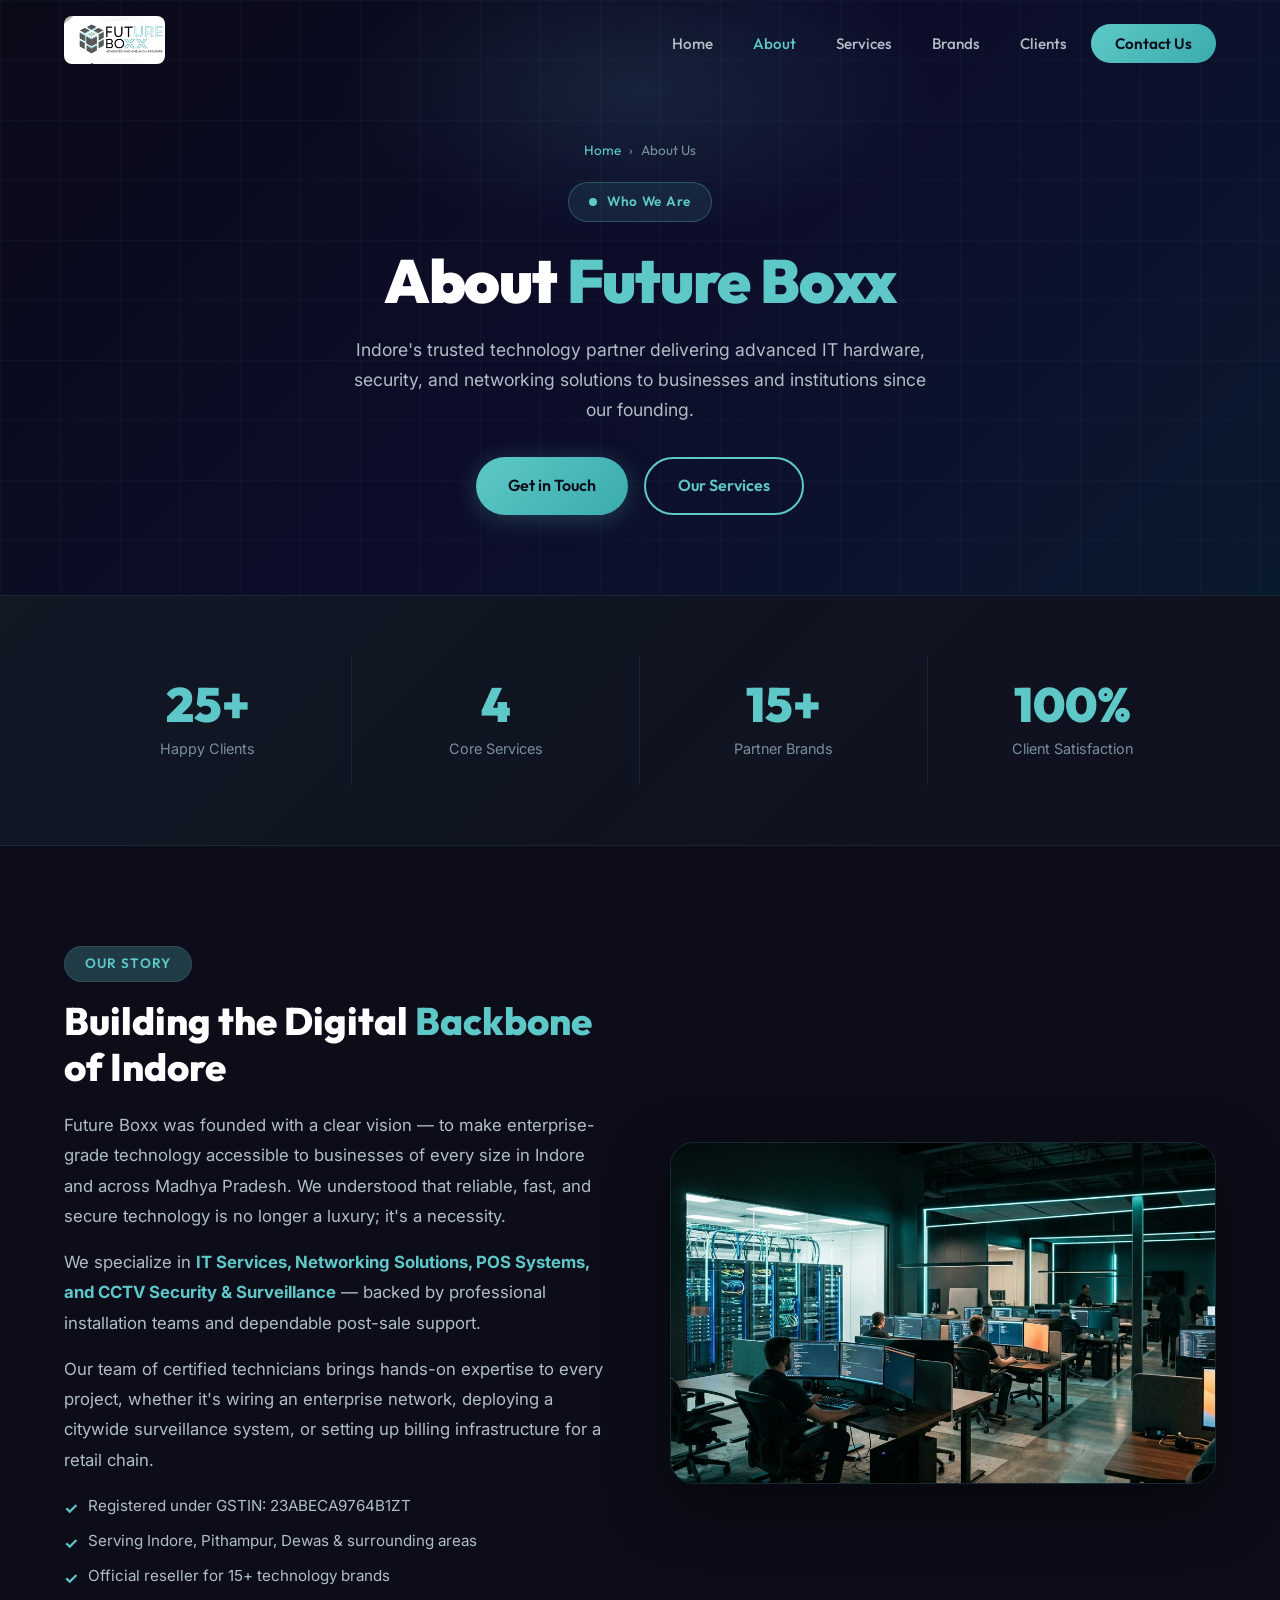
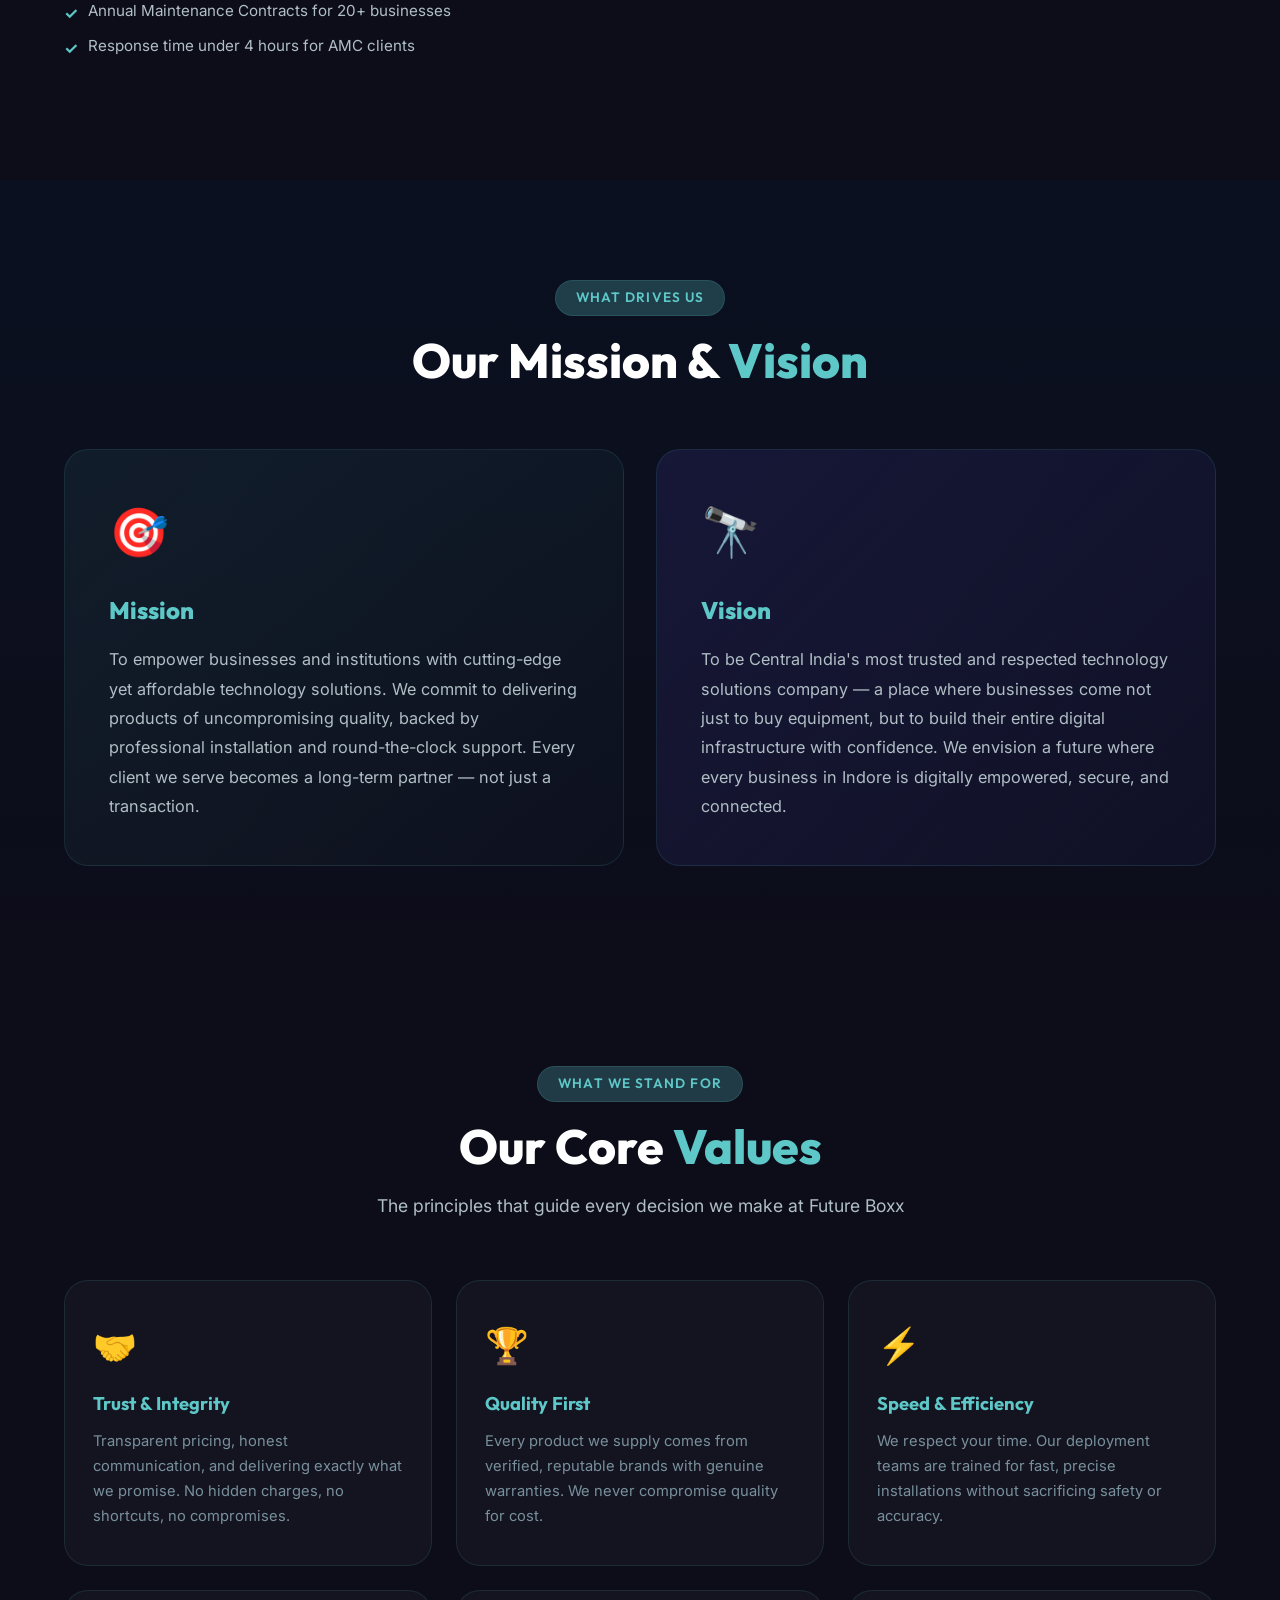
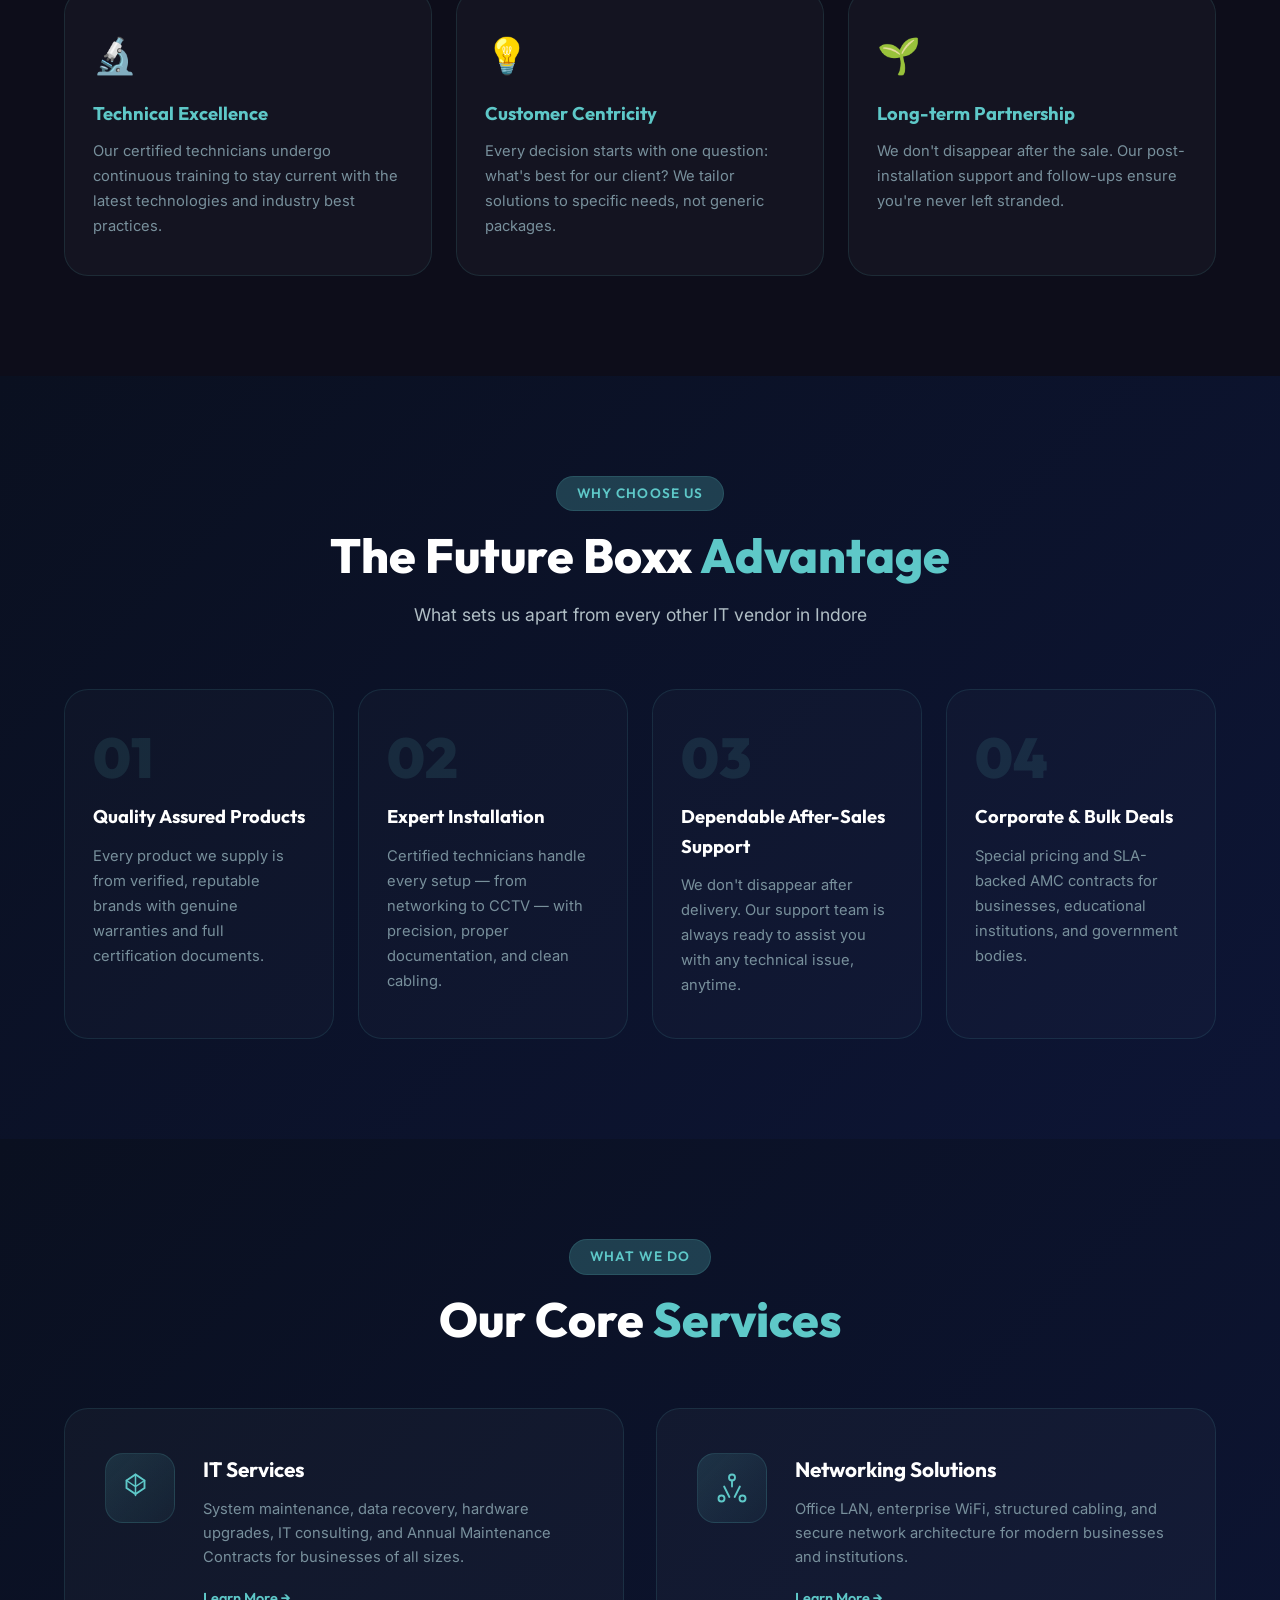
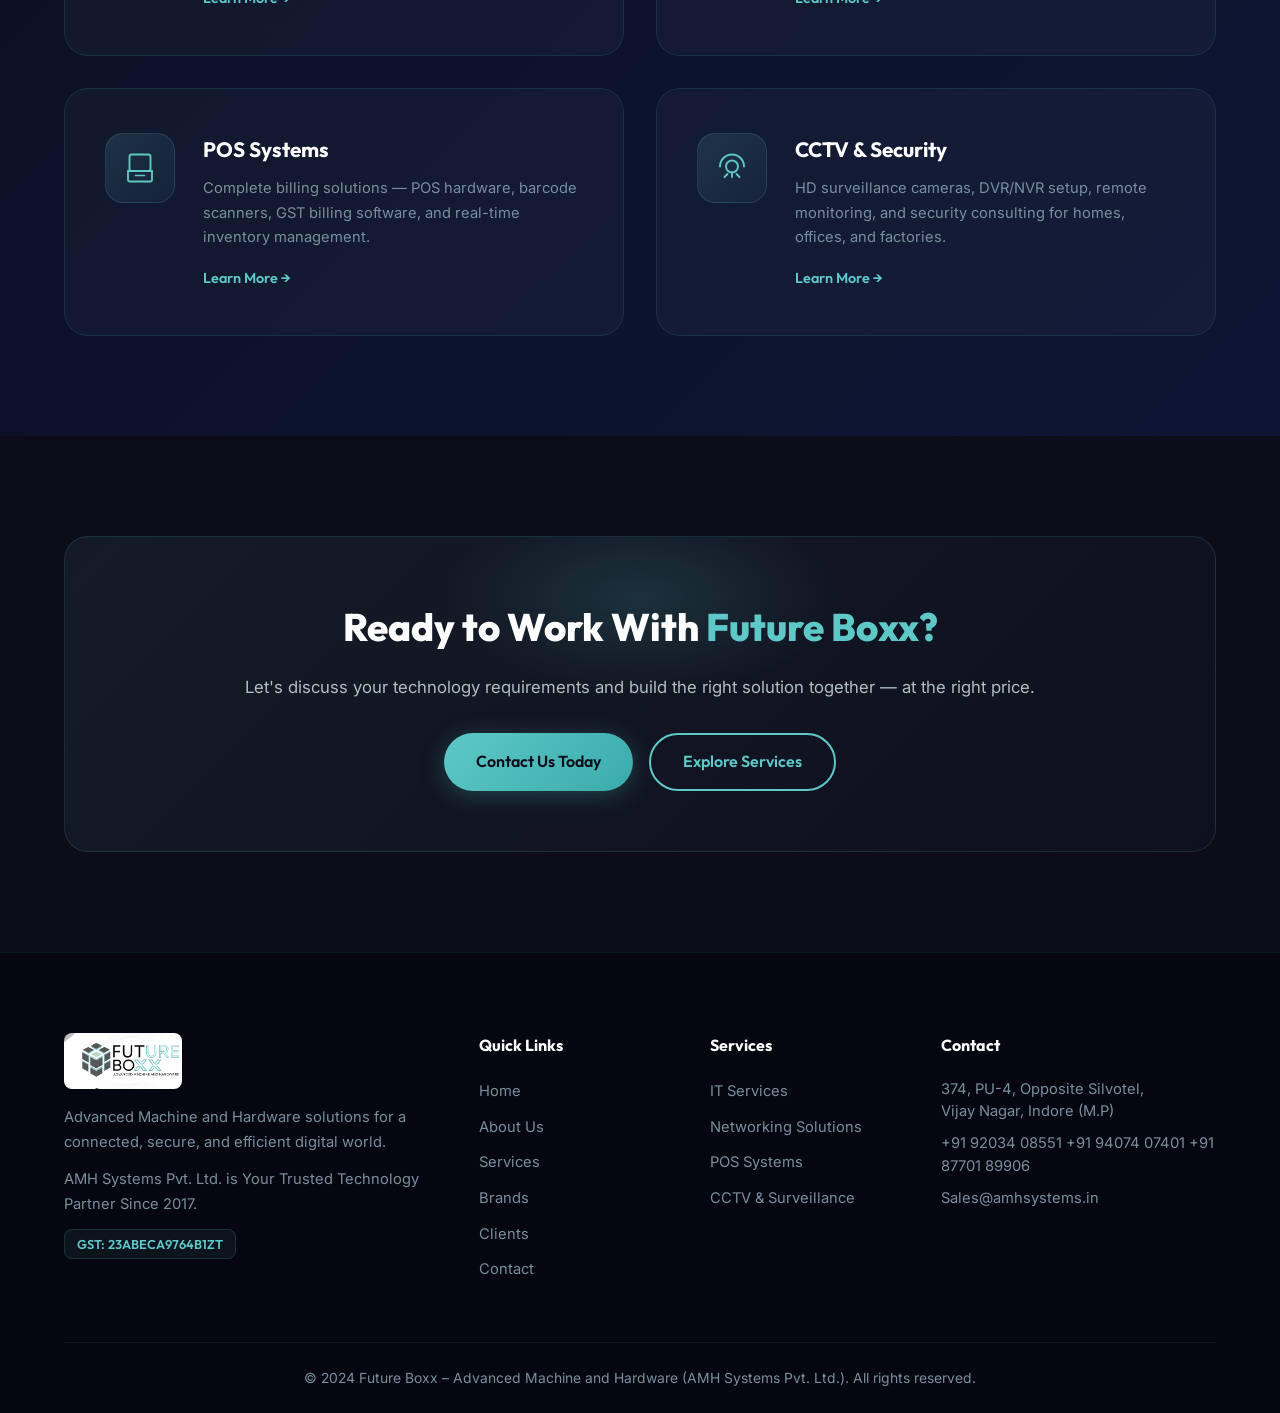
==== commit 7ea818b0: "feat: add new client assets and update service/contact pages with expanded content" ====
--- a/about.html
+++ b/about.html
@@ -1,190 +1,559 @@
-<!DOCTYPE html>
+<!doctype html>
 <html lang="en">
-<head>
-  <meta charset="UTF-8" />
-  <meta name="viewport" content="width=device-width, initial-scale=1.0" />
-  <title>About Us – Future Boxx | Advanced Machine and Hardware Indore</title>
-  <meta name="description" content="Learn about Future Boxx – Indore's trusted IT hardware, security systems, and networking solutions provider. Our story, mission, vision, and core values." />
-  <link rel="preconnect" href="https://fonts.googleapis.com" />
-  <link rel="preconnect" href="https://fonts.gstatic.com" crossorigin />
-  <link href="https://fonts.googleapis.com/css2?family=Outfit:wght@300;400;500;600;700;800;900&family=Inter:wght@300;400;500;600&display=swap" rel="stylesheet" />
-  <link rel="stylesheet" href="style.css" />
-</head>
-<body>
-  <nav class="navbar scrolled" id="navbar">
-    <div class="nav-container">
-      <a href="index.html" class="nav-logo"><img src="assets/logo_final.png" alt="Future Boxx Logo" id="nav-logo-img" /></a>
-      <ul class="nav-links" id="navLinks">
-        <li><a href="index.html" class="nav-link">Home</a></li>
-        <li><a href="about.html" class="nav-link active">About</a></li>
-        <li><a href="services.html" class="nav-link">Services</a></li>
-        <li><a href="index.html#brands" class="nav-link">Brands</a></li>
-        <li><a href="index.html#clients" class="nav-link">Clients</a></li>
-        <li><a href="contact.html" class="nav-link nav-cta">Contact Us</a></li>
-      </ul>
-      <button class="hamburger" id="hamburger" aria-label="Menu"><span></span><span></span><span></span></button>
+  <head>
+    <meta charset="UTF-8" />
+    <meta name="viewport" content="width=device-width, initial-scale=1.0" />
+    <title>About Us – Future Boxx | Advanced Machine and Hardware Indore</title>
+    <meta
+      name="description"
+      content="Learn about Future Boxx – Indore's trusted IT hardware, security systems, and networking solutions provider. Our story, mission, vision, and core values."
+    />
+    <link rel="preconnect" href="https://fonts.googleapis.com" />
+    <link rel="preconnect" href="https://fonts.gstatic.com" crossorigin />
+    <link
+      href="https://fonts.googleapis.com/css2?family=Outfit:wght@300;400;500;600;700;800;900&family=Inter:wght@300;400;500;600&display=swap"
+      rel="stylesheet"
+    />
+    <link rel="stylesheet" href="style.css" />
+  </head>
+  <body>
+    <nav class="navbar scrolled" id="navbar">
+      <div class="nav-container">
+        <a href="index.html" class="nav-logo"
+          ><img
+            src="assets/logo_final.png"
+            alt="Future Boxx Logo"
+            id="nav-logo-img"
+        /></a>
+        <ul class="nav-links" id="navLinks">
+          <li><a href="index.html" class="nav-link">Home</a></li>
+          <li><a href="about.html" class="nav-link active">About</a></li>
+          <li><a href="services.html" class="nav-link">Services</a></li>
+          <li><a href="index.html#brands" class="nav-link">Brands</a></li>
+          <li><a href="index.html#clients" class="nav-link">Clients</a></li>
+          <li>
+            <a href="contact.html" class="nav-link nav-cta">Contact Us</a>
+          </li>
+        </ul>
+        <button class="hamburger" id="hamburger" aria-label="Menu">
+          <span></span><span></span><span></span>
+        </button>
+      </div>
+    </nav>
+
+    <section class="page-hero">
+      <div class="page-hero-bg-grid"></div>
+      <div class="page-hero-glow"></div>
+      <div class="page-hero-content fade-in">
+        <nav class="breadcrumb">
+          <a href="index.html">Home</a><span>›</span><span>About Us</span>
+        </nav>
+        <div
+          class="hero-badge"
+          style="display: inline-flex; margin: 0 auto 24px"
+        >
+          <span class="badge-dot"></span> Who We Are
+        </div>
+        <h1 class="page-hero-title">
+          About <span class="text-teal">Future Boxx</span>
+        </h1>
+        <p class="page-hero-subtitle">
+          Indore's trusted technology partner delivering advanced IT hardware,
+          security, and networking solutions to businesses and institutions
+          since our founding.
+        </p>
+        <div class="page-hero-actions">
+          <a href="contact.html" class="btn btn-primary">Get in Touch</a>
+          <a href="services.html" class="btn btn-outline">Our Services</a>
+        </div>
+      </div>
+    </section>
+
+    <!-- STATS BAND -->
+    <div class="stats-band">
+      <div class="container">
+        <div class="stats-band-grid">
+          <div class="stat-band-item fade-in">
+            <span class="stat-band-num">25+</span
+            ><span class="stat-band-label">Happy Clients</span>
+          </div>
+          <div class="stat-band-item fade-in">
+            <span class="stat-band-num">4</span
+            ><span class="stat-band-label">Core Services</span>
+          </div>
+          <div class="stat-band-item fade-in">
+            <span class="stat-band-num">15+</span
+            ><span class="stat-band-label">Partner Brands</span>
+          </div>
+          <div class="stat-band-item fade-in">
+            <span class="stat-band-num">100%</span
+            ><span class="stat-band-label">Client Satisfaction</span>
+          </div>
+        </div>
+      </div>
     </div>
-  </nav>
-
-  <section class="page-hero">
-    <div class="page-hero-bg-grid"></div>
-    <div class="page-hero-glow"></div>
-    <div class="page-hero-content fade-in">
-      <nav class="breadcrumb"><a href="index.html">Home</a><span>›</span><span>About Us</span></nav>
-      <div class="hero-badge" style="display:inline-flex;margin:0 auto 24px;"><span class="badge-dot"></span> Who We Are</div>
-      <h1 class="page-hero-title">About <span class="text-teal">Future Boxx</span></h1>
-      <p class="page-hero-subtitle">Indore's trusted technology partner delivering advanced IT hardware, security, and networking solutions to businesses and institutions since our founding.</p>
-      <div class="page-hero-actions">
-        <a href="contact.html" class="btn btn-primary">Get in Touch</a>
-        <a href="services.html" class="btn btn-outline">Our Services</a>
-      </div>
-    </div>
-  </section>
-
-  <!-- STATS BAND -->
-  <div class="stats-band">
-    <div class="container">
-      <div class="stats-band-grid">
-        <div class="stat-band-item fade-in"><span class="stat-band-num">25+</span><span class="stat-band-label">Happy Clients</span></div>
-        <div class="stat-band-item fade-in"><span class="stat-band-num">4</span><span class="stat-band-label">Core Services</span></div>
-        <div class="stat-band-item fade-in"><span class="stat-band-num">15+</span><span class="stat-band-label">Partner Brands</span></div>
-        <div class="stat-band-item fade-in"><span class="stat-band-num">100%</span><span class="stat-band-label">Client Satisfaction</span></div>
-      </div>
-    </div>
-  </div>
-
-  <!-- OUR STORY WITH IMAGE -->
-  <section class="section" style="background:var(--dark);">
-    <div class="container">
-      <div class="service-intro-grid fade-in" style="gap:60px;">
-        <div class="service-intro-text">
-          <span class="section-tag">Our Story</span>
-          <h2>Building the Digital <span class="text-teal">Backbone</span> of Indore</h2>
-          <p>Future Boxx was founded with a clear vision — to make enterprise-grade technology accessible to businesses of every size in Indore and across Madhya Pradesh. We understood that reliable, fast, and secure technology is no longer a luxury; it's a necessity.</p>
-          <p>We specialize in <strong style="color:var(--teal);">IT Services, Networking Solutions, POS Systems, and CCTV Security &amp; Surveillance</strong> — backed by professional installation teams and dependable post-sale support.</p>
-          <p>Our team of certified technicians brings hands-on expertise to every project, whether it's wiring an enterprise network, deploying a citywide surveillance system, or setting up billing infrastructure for a retail chain.</p>
-          <ul class="check-list">
-            <li>Registered under GSTIN: 23ABECA9764B1ZT</li>
-            <li>Serving Indore, Pithampur, Dewas &amp; surrounding areas</li>
-            <li>Official reseller for 15+ technology brands</li>
-            <li>Annual Maintenance Contracts for 20+ businesses</li>
-            <li>Response time under 4 hours for AMC clients</li>
-          </ul>
-        </div>
-        <div class="about-office-img fade-in">
-          <img src="assets/about-office.png" alt="Future Boxx technology office with server room and team workspace" loading="lazy" />
-        </div>
-      </div>
-    </div>
-  </section>
-
-  <!-- MISSION & VISION -->
-  <section class="section" style="background:linear-gradient(180deg,#0A1020,var(--dark));">
-    <div class="container">
-      <div class="section-header fade-in">
-        <span class="section-tag">What Drives Us</span>
-        <h2 class="section-title">Our Mission &amp; <span class="text-teal">Vision</span></h2>
-      </div>
-      <div class="mission-vision-grid fade-in">
-        <div class="mv-card mission-bg">
-          <span class="mv-icon">🎯</span>
-          <h3>Mission</h3>
-          <p>To empower businesses and institutions with cutting-edge yet affordable technology solutions. We commit to delivering products of uncompromising quality, backed by professional installation and round-the-clock support. Every client we serve becomes a long-term partner — not just a transaction.</p>
-        </div>
-        <div class="mv-card vision-bg">
-          <span class="mv-icon">🔭</span>
-          <h3>Vision</h3>
-          <p>To be Central India's most trusted and respected technology solutions company — a place where businesses come not just to buy equipment, but to build their entire digital infrastructure with confidence. We envision a future where every business in Indore is digitally empowered, secure, and connected.</p>
-        </div>
-      </div>
-    </div>
-  </section>
-
-  <!-- CORE VALUES -->
-  <section class="section" style="background:var(--dark);">
-    <div class="container">
-      <div class="section-header fade-in">
-        <span class="section-tag">What We Stand For</span>
-        <h2 class="section-title">Our Core <span class="text-teal">Values</span></h2>
-        <p class="section-subtitle">The principles that guide every decision we make at Future Boxx</p>
-      </div>
-      <div class="values-grid fade-in">
-        <div class="value-card"><span class="value-emoji">🤝</span><h3>Trust &amp; Integrity</h3><p>Transparent pricing, honest communication, and delivering exactly what we promise. No hidden charges, no shortcuts, no compromises.</p></div>
-        <div class="value-card"><span class="value-emoji">🏆</span><h3>Quality First</h3><p>Every product we supply comes from verified, reputable brands with genuine warranties. We never compromise quality for cost.</p></div>
-        <div class="value-card"><span class="value-emoji">⚡</span><h3>Speed &amp; Efficiency</h3><p>We respect your time. Our deployment teams are trained for fast, precise installations without sacrificing safety or accuracy.</p></div>
-        <div class="value-card"><span class="value-emoji">🔬</span><h3>Technical Excellence</h3><p>Our certified technicians undergo continuous training to stay current with the latest technologies and industry best practices.</p></div>
-        <div class="value-card"><span class="value-emoji">💡</span><h3>Customer Centricity</h3><p>Every decision starts with one question: what's best for our client? We tailor solutions to specific needs, not generic packages.</p></div>
-        <div class="value-card"><span class="value-emoji">🌱</span><h3>Long-term Partnership</h3><p>We don't disappear after the sale. Our post-installation support and follow-ups ensure you're never left stranded.</p></div>
-      </div>
-    </div>
-  </section>
-
-  <!-- WHY CHOOSE US -->
-  <section class="section whyus-section">
-    <div class="container">
-      <div class="section-header fade-in">
-        <span class="section-tag">Why Choose Us</span>
-        <h2 class="section-title">The Future Boxx <span class="text-teal">Advantage</span></h2>
-        <p class="section-subtitle">What sets us apart from every other IT vendor in Indore</p>
-      </div>
-      <div class="whyus-grid fade-in">
-        <div class="why-card"><div class="why-number">01</div><h3>Quality Assured Products</h3><p>Every product we supply is from verified, reputable brands with genuine warranties and full certification documents.</p></div>
-        <div class="why-card"><div class="why-number">02</div><h3>Expert Installation</h3><p>Certified technicians handle every setup — from networking to CCTV — with precision, proper documentation, and clean cabling.</p></div>
-        <div class="why-card"><div class="why-number">03</div><h3>Dependable After-Sales Support</h3><p>We don't disappear after delivery. Our support team is always ready to assist you with any technical issue, anytime.</p></div>
-        <div class="why-card"><div class="why-number">04</div><h3>Corporate &amp; Bulk Deals</h3><p>Special pricing and SLA-backed AMC contracts for businesses, educational institutions, and government bodies.</p></div>
-      </div>
-    </div>
-  </section>
-
-  <!-- OUR SERVICES OVERVIEW -->
-  <section class="section" style="background:linear-gradient(135deg,#0A1020,#0D1535);">
-    <div class="container">
-      <div class="section-header fade-in">
-        <span class="section-tag">What We Do</span>
-        <h2 class="section-title">Our Core <span class="text-teal">Services</span></h2>
-      </div>
-      <div class="services-overview-grid fade-in">
-        <a href="it-services.html" class="service-overview-card" style="text-decoration:none;color:inherit;">
-          <div class="sov-icon-wrap"><svg class="sov-icon" viewBox="0 0 48 48" fill="none"><path d="M6 14l12-8 12 8v10l-12 8-12-8V14z" stroke="currentColor" stroke-width="2.5"/><path d="M18 6v28M6 14l12 8 12-8" stroke="currentColor" stroke-width="2" stroke-linecap="round"/></svg></div>
-          <div class="sov-content"><h3>IT Services</h3><p>System maintenance, data recovery, hardware upgrades, IT consulting, and Annual Maintenance Contracts for businesses of all sizes.</p><span class="sov-link">Learn More →</span></div>
-        </a>
-        <a href="networking.html" class="service-overview-card" style="text-decoration:none;color:inherit;">
-          <div class="sov-icon-wrap"><svg class="sov-icon" viewBox="0 0 48 48" fill="none"><circle cx="24" cy="10" r="4" stroke="currentColor" stroke-width="2.5"/><circle cx="10" cy="38" r="4" stroke="currentColor" stroke-width="2.5"/><circle cx="38" cy="38" r="4" stroke="currentColor" stroke-width="2.5"/><path d="M24 14v8M20.5 36l-7-14M27.5 36l7-14" stroke="currentColor" stroke-width="2.5" stroke-linecap="round"/></svg></div>
-          <div class="sov-content"><h3>Networking Solutions</h3><p>Office LAN, enterprise WiFi, structured cabling, and secure network architecture for modern businesses and institutions.</p><span class="sov-link">Learn More →</span></div>
-        </a>
-        <a href="pos-systems.html" class="service-overview-card" style="text-decoration:none;color:inherit;">
-          <div class="sov-icon-wrap"><svg class="sov-icon" viewBox="0 0 48 48" fill="none"><rect x="10" y="6" width="28" height="22" rx="3" stroke="currentColor" stroke-width="2.5"/><path d="M8 28h32v12a2 2 0 01-2 2H10a2 2 0 01-2-2V28z" stroke="currentColor" stroke-width="2.5"/><path d="M18 34h12" stroke="currentColor" stroke-width="2" stroke-linecap="round"/></svg></div>
-          <div class="sov-content"><h3>POS Systems</h3><p>Complete billing solutions — POS hardware, barcode scanners, GST billing software, and real-time inventory management.</p><span class="sov-link">Learn More →</span></div>
-        </a>
-        <a href="cctv-security.html" class="service-overview-card" style="text-decoration:none;color:inherit;">
-          <div class="sov-icon-wrap"><svg class="sov-icon" viewBox="0 0 48 48" fill="none"><circle cx="24" cy="22" r="8" stroke="currentColor" stroke-width="2.5"/><path d="M8 22c0-8.837 7.163-16 16-16s16 7.163 16 16" stroke="currentColor" stroke-width="2.5" stroke-linecap="round"/><path d="M14 36l4-4M34 36l-4-4M24 30v6" stroke="currentColor" stroke-width="2.5" stroke-linecap="round"/></svg></div>
-          <div class="sov-content"><h3>CCTV &amp; Security</h3><p>HD surveillance cameras, DVR/NVR setup, remote monitoring, and security consulting for homes, offices, and factories.</p><span class="sov-link">Learn More →</span></div>
-        </a>
-      </div>
-    </div>
-  </section>
-
-  <!-- CTA -->
-  <section class="section" style="background:var(--dark);">
-    <div class="container">
-      <div class="cta-banner fade-in">
-        <h2>Ready to Work With <span class="text-teal">Future Boxx?</span></h2>
-        <p>Let's discuss your technology requirements and build the right solution together — at the right price.</p>
-        <div class="cta-actions">
-          <a href="contact.html" class="btn btn-primary">Contact Us Today</a>
-          <a href="services.html" class="btn btn-outline">Explore Services</a>
-        </div>
-      </div>
-    </div>
-  </section>
-
-  <footer class="footer"><div class="container"><div class="footer-grid">
-    <div class="footer-brand"><img src="assets/logo_final.png" alt="Future Boxx" class="footer-logo" /><p>Advanced Machine and Hardware solutions for a connected, secure, and efficient digital world.</p><div class="footer-gst">GST: 23ABECA9764B1ZT</div></div>
-    <div class="footer-links"><h4>Quick Links</h4><ul><li><a href="index.html">Home</a></li><li><a href="about.html">About Us</a></li><li><a href="services.html">Services</a></li><li><a href="index.html#brands">Brands</a></li><li><a href="index.html#clients">Clients</a></li><li><a href="contact.html">Contact</a></li></ul></div>
-    <div class="footer-products"><h4>Services</h4><ul><li><a href="it-services.html">IT Services</a></li><li><a href="networking.html">Networking Solutions</a></li><li><a href="pos-systems.html">POS Systems</a></li><li><a href="cctv-security.html">CCTV &amp; Surveillance</a></li></ul></div>
-    <div class="footer-contact"><h4>Contact</h4><p>374, PU-4, Vijay Nagar<br />Indore, M.P.</p><p><a href="tel:+919826068900">+91 98260 68900</a></p><p><a href="mailto:Sales@amhsystems.in">Sales@amhsystems.in</a></p></div>
-  </div><div class="footer-bottom"><p>&copy; 2024 Future Boxx – Advanced Machine and Hardware. All rights reserved.</p></div></div></footer>
-  <button class="scroll-top" id="scrollTopBtn" aria-label="Scroll to top" onclick="window.scrollTo({top:0,behavior:'smooth'})">↑</button>
-  <script src="main.js"></script>
-</body>
+
+    <!-- OUR STORY WITH IMAGE -->
+    <section class="section" style="background: var(--dark)">
+      <div class="container">
+        <div class="service-intro-grid fade-in" style="gap: 60px">
+          <div class="service-intro-text">
+            <span class="section-tag">Our Story</span>
+            <h2>
+              Building the Digital <span class="text-teal">Backbone</span> of
+              Indore
+            </h2>
+            <p>
+              Future Boxx was founded with a clear vision — to make
+              enterprise-grade technology accessible to businesses of every size
+              in Indore and across Madhya Pradesh. We understood that reliable,
+              fast, and secure technology is no longer a luxury; it's a
+              necessity.
+            </p>
+            <p>
+              We specialize in
+              <strong style="color: var(--teal)"
+                >IT Services, Networking Solutions, POS Systems, and CCTV
+                Security &amp; Surveillance</strong
+              >
+              — backed by professional installation teams and dependable
+              post-sale support.
+            </p>
+            <p>
+              Our team of certified technicians brings hands-on expertise to
+              every project, whether it's wiring an enterprise network,
+              deploying a citywide surveillance system, or setting up billing
+              infrastructure for a retail chain.
+            </p>
+            <ul class="check-list">
+              <li>Registered under GSTIN: 23ABECA9764B1ZT</li>
+              <li>Serving Indore, Pithampur, Dewas &amp; surrounding areas</li>
+              <li>Official reseller for 15+ technology brands</li>
+              <li>Annual Maintenance Contracts for 20+ businesses</li>
+              <li>Response time under 4 hours for AMC clients</li>
+            </ul>
+          </div>
+          <div class="about-office-img fade-in">
+            <img
+              src="assets/about-office.png"
+              alt="Future Boxx technology office with server room and team workspace"
+              loading="lazy"
+            />
+          </div>
+        </div>
+      </div>
+    </section>
+
+    <!-- MISSION & VISION -->
+    <section
+      class="section"
+      style="background: linear-gradient(180deg, #0a1020, var(--dark))"
+    >
+      <div class="container">
+        <div class="section-header fade-in">
+          <span class="section-tag">What Drives Us</span>
+          <h2 class="section-title">
+            Our Mission &amp; <span class="text-teal">Vision</span>
+          </h2>
+        </div>
+        <div class="mission-vision-grid fade-in">
+          <div class="mv-card mission-bg">
+            <span class="mv-icon">🎯</span>
+            <h3>Mission</h3>
+            <p>
+              To empower businesses and institutions with cutting-edge yet
+              affordable technology solutions. We commit to delivering products
+              of uncompromising quality, backed by professional installation and
+              round-the-clock support. Every client we serve becomes a long-term
+              partner — not just a transaction.
+            </p>
+          </div>
+          <div class="mv-card vision-bg">
+            <span class="mv-icon">🔭</span>
+            <h3>Vision</h3>
+            <p>
+              To be Central India's most trusted and respected technology
+              solutions company — a place where businesses come not just to buy
+              equipment, but to build their entire digital infrastructure with
+              confidence. We envision a future where every business in Indore is
+              digitally empowered, secure, and connected.
+            </p>
+          </div>
+        </div>
+      </div>
+    </section>
+
+    <!-- CORE VALUES -->
+    <section class="section" style="background: var(--dark)">
+      <div class="container">
+        <div class="section-header fade-in">
+          <span class="section-tag">What We Stand For</span>
+          <h2 class="section-title">
+            Our Core <span class="text-teal">Values</span>
+          </h2>
+          <p class="section-subtitle">
+            The principles that guide every decision we make at Future Boxx
+          </p>
+        </div>
+        <div class="values-grid fade-in">
+          <div class="value-card">
+            <span class="value-emoji">🤝</span>
+            <h3>Trust &amp; Integrity</h3>
+            <p>
+              Transparent pricing, honest communication, and delivering exactly
+              what we promise. No hidden charges, no shortcuts, no compromises.
+            </p>
+          </div>
+          <div class="value-card">
+            <span class="value-emoji">🏆</span>
+            <h3>Quality First</h3>
+            <p>
+              Every product we supply comes from verified, reputable brands with
+              genuine warranties. We never compromise quality for cost.
+            </p>
+          </div>
+          <div class="value-card">
+            <span class="value-emoji">⚡</span>
+            <h3>Speed &amp; Efficiency</h3>
+            <p>
+              We respect your time. Our deployment teams are trained for fast,
+              precise installations without sacrificing safety or accuracy.
+            </p>
+          </div>
+          <div class="value-card">
+            <span class="value-emoji">🔬</span>
+            <h3>Technical Excellence</h3>
+            <p>
+              Our certified technicians undergo continuous training to stay
+              current with the latest technologies and industry best practices.
+            </p>
+          </div>
+          <div class="value-card">
+            <span class="value-emoji">💡</span>
+            <h3>Customer Centricity</h3>
+            <p>
+              Every decision starts with one question: what's best for our
+              client? We tailor solutions to specific needs, not generic
+              packages.
+            </p>
+          </div>
+          <div class="value-card">
+            <span class="value-emoji">🌱</span>
+            <h3>Long-term Partnership</h3>
+            <p>
+              We don't disappear after the sale. Our post-installation support
+              and follow-ups ensure you're never left stranded.
+            </p>
+          </div>
+        </div>
+      </div>
+    </section>
+
+    <!-- WHY CHOOSE US -->
+    <section class="section whyus-section">
+      <div class="container">
+        <div class="section-header fade-in">
+          <span class="section-tag">Why Choose Us</span>
+          <h2 class="section-title">
+            The Future Boxx <span class="text-teal">Advantage</span>
+          </h2>
+          <p class="section-subtitle">
+            What sets us apart from every other IT vendor in Indore
+          </p>
+        </div>
+        <div class="whyus-grid fade-in">
+          <div class="why-card">
+            <div class="why-number">01</div>
+            <h3>Quality Assured Products</h3>
+            <p>
+              Every product we supply is from verified, reputable brands with
+              genuine warranties and full certification documents.
+            </p>
+          </div>
+          <div class="why-card">
+            <div class="why-number">02</div>
+            <h3>Expert Installation</h3>
+            <p>
+              Certified technicians handle every setup — from networking to CCTV
+              — with precision, proper documentation, and clean cabling.
+            </p>
+          </div>
+          <div class="why-card">
+            <div class="why-number">03</div>
+            <h3>Dependable After-Sales Support</h3>
+            <p>
+              We don't disappear after delivery. Our support team is always
+              ready to assist you with any technical issue, anytime.
+            </p>
+          </div>
+          <div class="why-card">
+            <div class="why-number">04</div>
+            <h3>Corporate &amp; Bulk Deals</h3>
+            <p>
+              Special pricing and SLA-backed AMC contracts for businesses,
+              educational institutions, and government bodies.
+            </p>
+          </div>
+        </div>
+      </div>
+    </section>
+
+    <!-- OUR SERVICES OVERVIEW -->
+    <section
+      class="section"
+      style="background: linear-gradient(135deg, #0a1020, #0d1535)"
+    >
+      <div class="container">
+        <div class="section-header fade-in">
+          <span class="section-tag">What We Do</span>
+          <h2 class="section-title">
+            Our Core <span class="text-teal">Services</span>
+          </h2>
+        </div>
+        <div class="services-overview-grid fade-in">
+          <a
+            href="it-services.html"
+            class="service-overview-card"
+            style="text-decoration: none; color: inherit"
+          >
+            <div class="sov-icon-wrap">
+              <svg class="sov-icon" viewBox="0 0 48 48" fill="none">
+                <path
+                  d="M6 14l12-8 12 8v10l-12 8-12-8V14z"
+                  stroke="currentColor"
+                  stroke-width="2.5"
+                />
+                <path
+                  d="M18 6v28M6 14l12 8 12-8"
+                  stroke="currentColor"
+                  stroke-width="2"
+                  stroke-linecap="round"
+                />
+              </svg>
+            </div>
+            <div class="sov-content">
+              <h3>IT Services</h3>
+              <p>
+                System maintenance, data recovery, hardware upgrades, IT
+                consulting, and Annual Maintenance Contracts for businesses of
+                all sizes.
+              </p>
+              <span class="sov-link">Learn More →</span>
+            </div>
+          </a>
+          <a
+            href="networking.html"
+            class="service-overview-card"
+            style="text-decoration: none; color: inherit"
+          >
+            <div class="sov-icon-wrap">
+              <svg class="sov-icon" viewBox="0 0 48 48" fill="none">
+                <circle
+                  cx="24"
+                  cy="10"
+                  r="4"
+                  stroke="currentColor"
+                  stroke-width="2.5"
+                />
+                <circle
+                  cx="10"
+                  cy="38"
+                  r="4"
+                  stroke="currentColor"
+                  stroke-width="2.5"
+                />
+                <circle
+                  cx="38"
+                  cy="38"
+                  r="4"
+                  stroke="currentColor"
+                  stroke-width="2.5"
+                />
+                <path
+                  d="M24 14v8M20.5 36l-7-14M27.5 36l7-14"
+                  stroke="currentColor"
+                  stroke-width="2.5"
+                  stroke-linecap="round"
+                />
+              </svg>
+            </div>
+            <div class="sov-content">
+              <h3>Networking Solutions</h3>
+              <p>
+                Office LAN, enterprise WiFi, structured cabling, and secure
+                network architecture for modern businesses and institutions.
+              </p>
+              <span class="sov-link">Learn More →</span>
+            </div>
+          </a>
+          <a
+            href="pos-systems.html"
+            class="service-overview-card"
+            style="text-decoration: none; color: inherit"
+          >
+            <div class="sov-icon-wrap">
+              <svg class="sov-icon" viewBox="0 0 48 48" fill="none">
+                <rect
+                  x="10"
+                  y="6"
+                  width="28"
+                  height="22"
+                  rx="3"
+                  stroke="currentColor"
+                  stroke-width="2.5"
+                />
+                <path
+                  d="M8 28h32v12a2 2 0 01-2 2H10a2 2 0 01-2-2V28z"
+                  stroke="currentColor"
+                  stroke-width="2.5"
+                />
+                <path
+                  d="M18 34h12"
+                  stroke="currentColor"
+                  stroke-width="2"
+                  stroke-linecap="round"
+                />
+              </svg>
+            </div>
+            <div class="sov-content">
+              <h3>POS Systems</h3>
+              <p>
+                Complete billing solutions — POS hardware, barcode scanners, GST
+                billing software, and real-time inventory management.
+              </p>
+              <span class="sov-link">Learn More →</span>
+            </div>
+          </a>
+          <a
+            href="cctv-security.html"
+            class="service-overview-card"
+            style="text-decoration: none; color: inherit"
+          >
+            <div class="sov-icon-wrap">
+              <svg class="sov-icon" viewBox="0 0 48 48" fill="none">
+                <circle
+                  cx="24"
+                  cy="22"
+                  r="8"
+                  stroke="currentColor"
+                  stroke-width="2.5"
+                />
+                <path
+                  d="M8 22c0-8.837 7.163-16 16-16s16 7.163 16 16"
+                  stroke="currentColor"
+                  stroke-width="2.5"
+                  stroke-linecap="round"
+                />
+                <path
+                  d="M14 36l4-4M34 36l-4-4M24 30v6"
+                  stroke="currentColor"
+                  stroke-width="2.5"
+                  stroke-linecap="round"
+                />
+              </svg>
+            </div>
+            <div class="sov-content">
+              <h3>CCTV &amp; Security</h3>
+              <p>
+                HD surveillance cameras, DVR/NVR setup, remote monitoring, and
+                security consulting for homes, offices, and factories.
+              </p>
+              <span class="sov-link">Learn More →</span>
+            </div>
+          </a>
+        </div>
+      </div>
+    </section>
+
+    <!-- CTA -->
+    <section class="section" style="background: var(--dark)">
+      <div class="container">
+        <div class="cta-banner fade-in">
+          <h2>
+            Ready to Work With <span class="text-teal">Future Boxx?</span>
+          </h2>
+          <p>
+            Let's discuss your technology requirements and build the right
+            solution together — at the right price.
+          </p>
+          <div class="cta-actions">
+            <a href="contact.html" class="btn btn-primary">Contact Us Today</a>
+            <a href="services.html" class="btn btn-outline">Explore Services</a>
+          </div>
+        </div>
+      </div>
+    </section>
+
+    <!-- ===== FOOTER ===== -->
+    <footer class="footer">
+      <div class="container">
+        <div class="footer-grid">
+          <div class="footer-brand">
+            <img
+              src="assets/logo_final.png"
+              alt="Future Boxx"
+              class="footer-logo"
+            />
+            <p>
+              Advanced Machine and Hardware solutions for a connected, secure,
+              and efficient digital world.
+            </p>
+            <p>
+              AMH Systems Pvt. Ltd. is Your Trusted Technology Partner Since
+              2017.
+            </p>
+            <div class="footer-gst">GST: 23ABECA9764B1ZT</div>
+          </div>
+          <div class="footer-links">
+            <h4>Quick Links</h4>
+            <ul>
+              <li><a href="#home">Home</a></li>
+              <li><a href="about.html">About Us</a></li>
+              <li><a href="services.html">Services</a></li>
+              <li><a href="#brands">Brands</a></li>
+              <li><a href="#clients">Clients</a></li>
+              <li><a href="contact.html">Contact</a></li>
+            </ul>
+          </div>
+          <div class="footer-products">
+            <h4>Services</h4>
+            <ul>
+              <li><a href="it-services.html">IT Services</a></li>
+              <li><a href="networking.html">Networking Solutions</a></li>
+              <li><a href="pos-systems.html">POS Systems</a></li>
+              <li><a href="cctv-security.html">CCTV &amp; Surveillance</a></li>
+            </ul>
+          </div>
+          <div class="footer-contact">
+            <h4>Contact</h4>
+            <p>
+              374, PU-4, Opposite Silvotel, <br />
+              Vijay Nagar, Indore (M.P)
+            </p>
+            <p>
+              <a href="tel:+919203408551">+91 92034 08551</a>
+              <a href="tel:+919407407401">+91 94074 07401</a>
+              <a href="tel:+918770189906">+91 87701 89906</a>
+            </p>
+            <p><a href="mailto:Sales@amhsystems.in">Sales@amhsystems.in</a></p>
+          </div>
+        </div>
+        <div class="footer-bottom">
+          <p>
+            &copy; 2024 Future Boxx – Advanced Machine and Hardware (AMH Systems
+            Pvt. Ltd.). All rights reserved.
+          </p>
+        </div>
+      </div>
+    </footer>
+    <button
+      class="scroll-top"
+      id="scrollTopBtn"
+      aria-label="Scroll to top"
+      onclick="window.scrollTo({ top: 0, behavior: 'smooth' })"
+    >
+      ↑
+    </button>
+    <script src="main.js"></script>
+  </body>
 </html>
--- a/style.css
+++ b/style.css
@@ -700,36 +700,49 @@
 }
 .clients-grid {
   display: grid;
-  grid-template-columns: repeat(5, 1fr);
-  gap: 16px;
+  grid-template-columns: repeat(auto-fill, minmax(200px, 1fr));
+  gap: 24px;
 }
 .client-card {
+  display: flex;
+  flex-direction: column;
+  align-items: center;
+  justify-content: center;
+  text-align: center;
   background: var(--card-bg);
   border: 1px solid var(--card-border);
   border-radius: var(--radius);
-  padding: 20px 16px;
-  transition: var(--transition);
-  position: relative;
+  padding: 32px 20px;
+  transition: var(--transition);
+  position: relative;
+  height: 100%;
 }
 .client-card:hover {
   border-color: rgba(94,200,200,0.35);
-  transform: translateY(-4px);
-  box-shadow: 0 8px 24px rgba(0,0,0,0.3);
-}
-.client-num {
-  display: block;
-  font-family: var(--font-main);
-  font-size: 0.75rem;
-  font-weight: 700;
-  color: var(--teal);
-  margin-bottom: 8px;
-  opacity: 0.7;
+  transform: translateY(-8px);
+  box-shadow: 0 12px 32px rgba(0,0,0,0.4);
+  background: rgba(94, 200, 200, 0.04);
+}
+.client-logo {
+  height: 60px;
+  width: auto;
+  max-width: 140px;
+  object-fit: contain;
+  margin-bottom: 20px;
+  filter: grayscale(1) opacity(0.7);
+  transition: var(--transition);
+}
+.client-card:hover .client-logo {
+  filter: grayscale(0) opacity(1);
+  transform: scale(1.1);
 }
 .client-card p {
   font-size: 0.85rem;
   color: var(--text-light);
-  line-height: 1.5;
-  font-weight: 500;
+  line-height: 1.4;
+  font-weight: 600;
+  margin: 0;
+  font-family: var(--font-main);
 }
 
 /* ==============================
